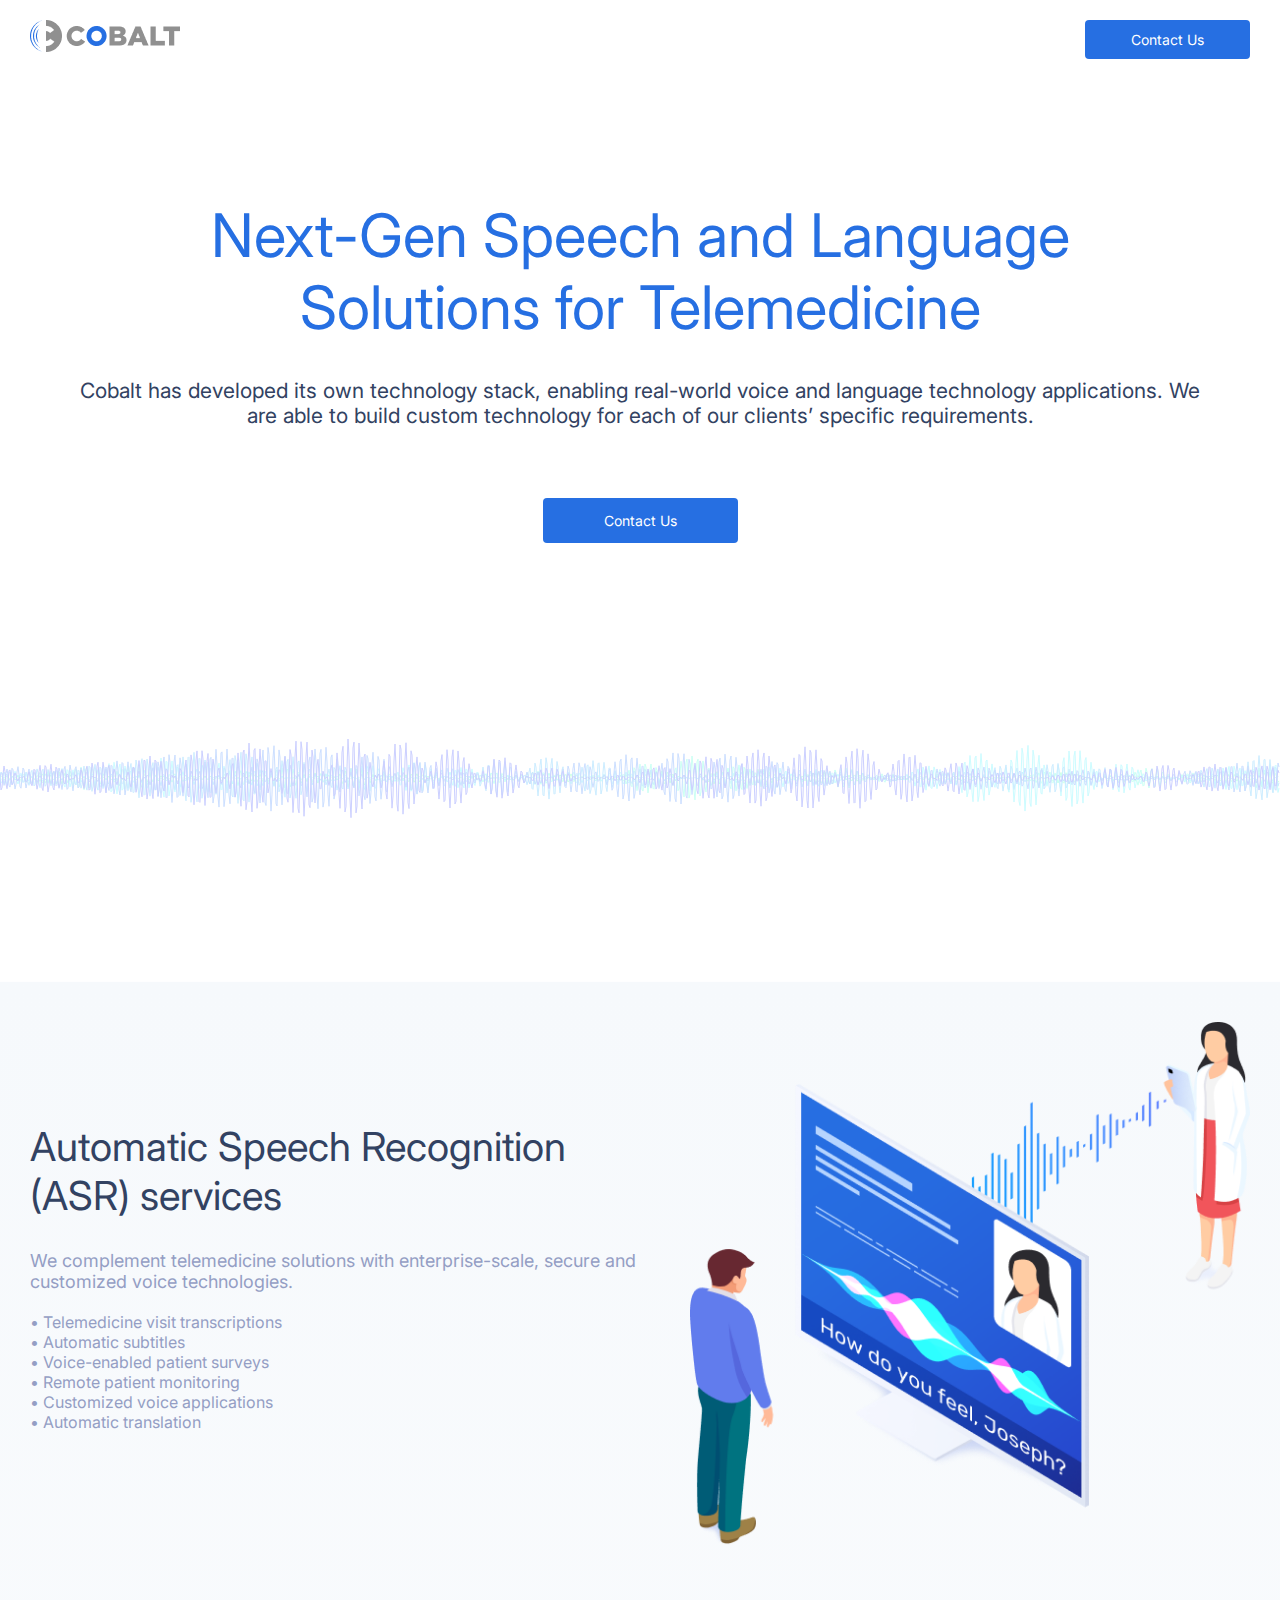
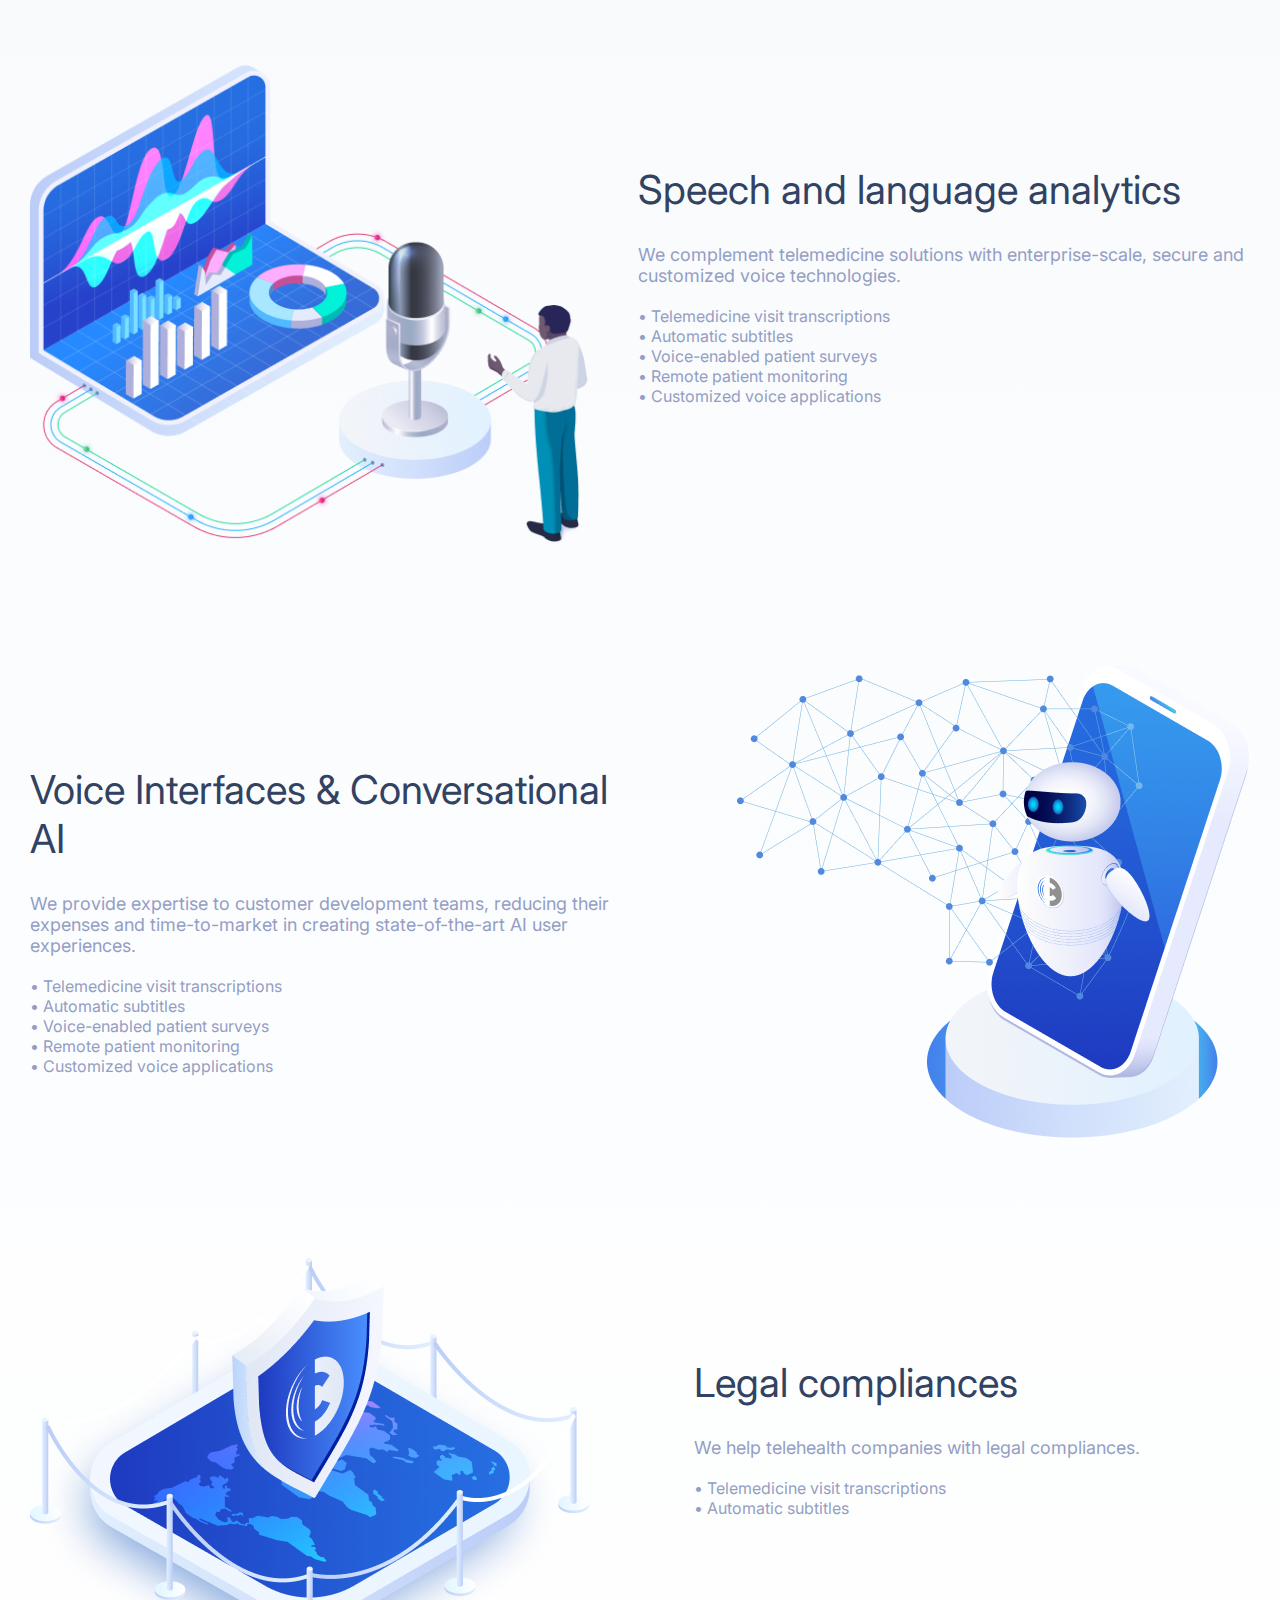
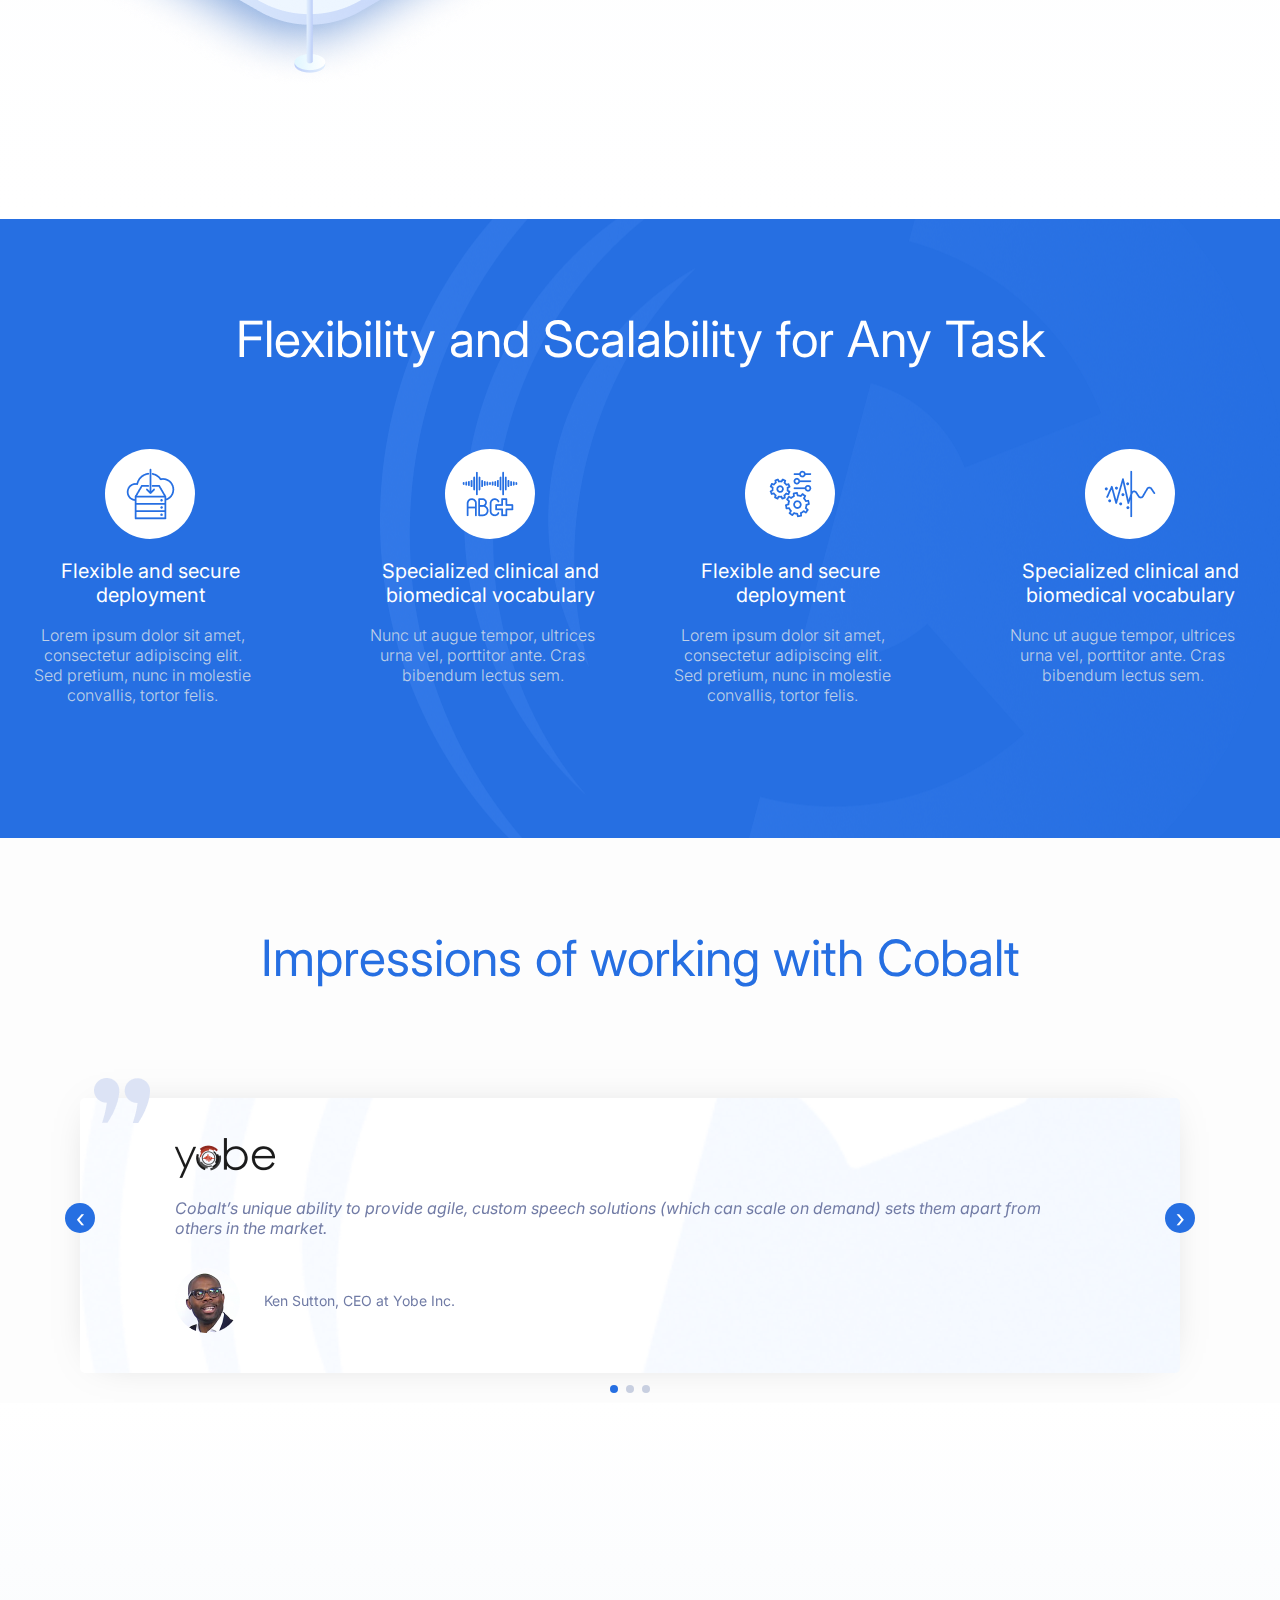
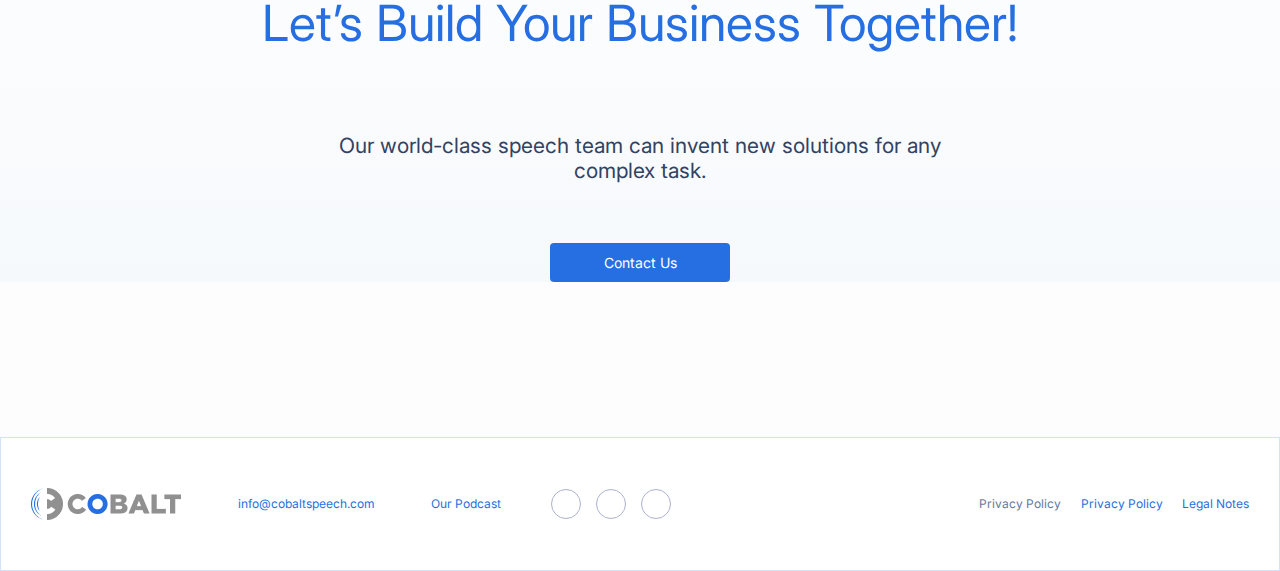
==== index.html @ 009d2149 "init" ====
<!DOCTYPE html>
<html lang="en">
<head>
    <meta charset="UTF-8">
    <meta http-equiv="X-UA-Compatible" content="IE=edge">
    <meta name="viewport" content="width=device-width, initial-scale=1.0">
    <link rel="stylesheet" href="scss/global.css">
    <link rel="stylesheet" href="scss/style.css">
    <link rel="stylesheet" href="scss/variables.scss">
    <link rel="stylesheet" href="scss/media.css">
    <link rel="stylesheet" href="scss/popup.css">
    <link rel="stylesheet" href="scss/popup-media.css">
    <link rel="preconnect" href="https://fonts.gstatic.com">
    <link href="https://fonts.googleapis.com/css2?family=Inter:wght@300;400;500;600;700;800&display=swap" rel="stylesheet">
    <link rel="stylesheet" href="libs/owl.carousel.min.css">
    <link rel="stylesheet" href="libs/owl.theme.default.min.css">
    <link rel="stylesheet" href="https://cdnjs.cloudflare.com/ajax/libs/font-awesome/5.15.3/css/all.min.css"
        integrity="sha512-iBBXm8fW90+nuLcSKlbmrPcLa0OT92xO1BIsZ+ywDWZCvqsWgccV3gFoRBv0z+8dLJgyAHIhR35VZc2oM/gI1w=="
        crossorigin="anonymous" />
    <title>Document</title>
</head>
<body>
    <div class="container__modal">
        <div class="item item__contact--us">
            <a href="#" class="close">
                <img src="img/modal/close.png" alt="">
            </a>
            <div class="title__modal">
                Contact Us
            </div>
            <form action="">
                <div class="row">
                    <div class="label">
                        <label for="">Name</label>
                    </div>
                    <div class="input">
                        <input type="text">
                    </div>
                </div>
    
                <div class="row">
                    <div class="label">
                        <label for="">Email address</label>
                    </div>
                    <div class="input">
                        <input type="text">
                    </div>
                </div>
    
                <div class="row">
                    <div class="label">
                        <label for="">Message (optional)</label>
                    </div>
                    <div class="input">
                        <textarea name="" id="" cols="30" rows="10"></textarea>
                    </div>
                </div>
                <div class="row row__robot">
                    <div class="inner">
                        <div class="text__not-robot">
                            <input class="recaptcha" type="checkbox">
                            I'm not a robot
                        </div>
                        <div class="block__verefication">
                            <img src="img/modal/CAPTCHA.jpg" alt="">
    
                            reCAPTCHA
                            Privacy - Terms
    
                        </div>
                    </div>
                </div>
                <div class="wrapper__btn">
                    <a href="#" class="btn__contact btn__contact--send">
                        Send
                    </a>
                </div>
            </form>
        </div>
    
        <div class="item item__thank">
            <a href="" class="close">
                <img src="img/modal/close.png" alt="">
            </a>
            <div class="title__modal">
                Thank you.
            </div>
            <div class="subtitle">
                We will contact you shortly.
            </div>
        </div>
    </div>
    <header>
        <div class="container">
            <nav>
                <a href="" class="logo">
                    <img src="img/header/header__logo.png" alt="">
                </a>
                <button class="btn__contact btn__contact--header">
                    Contact Us
                </button>
            </nav>
            <div class="content">
                <div class="title">
                    Next-Gen Speech and Language Solutions for Telemedicine
                </div>
                <div class="subtitle">
                    Cobalt has developed its own technology stack, enabling real-world voice and language technology applications.
                    We are able to build custom technology for each of our clients’ specific requirements.
                </div>
                <button class="btn__contact btn__contact--content">
                    Contact Us
                </button>
            </div>
        </div>
        
            <canvas id="canvas"></canvas>
       
    </header>
    <div class="overlay__bg">
    
    </div>
    <main>
        <section class="inovation">
            <div class="overlay__inovation">
                
            </div>
                <div class="container">
                    <!-- container_inovation -->
                    <div class="container__inovation container__inovation--first">
                        <div class="content">
                            <div class="title">
                                Automatic Speech
                                Recognition (ASR) services
                            </div>
                            <div class="wrapper__subtitle">
                                <div class="text">
                                    We complement telemedicine solutions with enterprise-scale, secure and customized voice
                                    technologies.
                                </div>
                                <ul class="ul__inovation">
                                    <li class="li__inovation"> • Telemedicine visit transcriptions</li>
                                    <li class="li__inovation"> • Automatic subtitles</li>
                                    <li class="li__inovation"> • Voice-enabled patient surveys</li>
                                    <li class="li__inovation"> • Remote patient monitoring</li>
                                    <li class="li__inovation"> • Customized voice applications</li>
                                    <li class="li__inovation"> • Automatic translation</li>
                                </ul>
                            </div>
                        </div>
                        <div class="img">
                            <img src="img/inovation/img_1.png" alt="">
                        </div>
                    </div>
                    <!-- container_inovation -->
                
                    <!-- container_inovation -->
                    <div class="container__inovation container__inovation--second">
                        <div class="content">
                            <div class="title">
                                Speech and language
                                analytics
                            </div>
                            <div class="wrapper__subtitle">
                                <div class="text">
                                    We complement telemedicine solutions with enterprise-scale, secure and customized voice
                                    technologies.
                                </div>
                                <ul class="ul__inovation">
                                    <li class="li__inovation"> • Telemedicine visit transcriptions</li>
                                    <li class="li__inovation"> • Automatic subtitles</li>
                                    <li class="li__inovation"> • Voice-enabled patient surveys</li>
                                    <li class="li__inovation"> • Remote patient monitoring</li>
                                    <li class="li__inovation"> • Customized voice applications</li>
                
                                </ul>
                            </div>
                        </div>
                        <div class="img">
                            <img src="img/inovation/img_2.png" alt="">
                        </div>
                    </div>
                    <!-- container_inovation -->
                
                    <!-- container_inovation -->
                    <div class="container__inovation container__inovation--third">
                        <div class="content">
                            <div class="title">
                                Voice Interfaces
                                & Conversational AI
                            </div>
                            <div class="wrapper__subtitle">
                                <div class="text">
                                    We provide expertise to customer development teams, reducing their expenses and time-to-market in
                                    creating
                                    state-of-the-art AI user experiences.
                                </div>
                                <ul class="ul__inovation">
                                    <li class="li__inovation"> • Telemedicine visit transcriptions</li>
                                    <li class="li__inovation"> • Automatic subtitles</li>
                                    <li class="li__inovation"> • Voice-enabled patient surveys</li>
                                    <li class="li__inovation"> • Remote patient monitoring</li>
                                    <li class="li__inovation"> • Customized voice applications</li>
                
                                </ul>
                            </div>
                        </div>
                        <div class="img">
                            <img src="img/inovation/img_3.png" alt="">
                        </div>
                    </div>
                    <!-- container_inovation -->
                
                    <!-- container_inovation -->
                    <div class="container__inovation container__inovation--four">
                        <div class="content">
                            <div class="title">
                                Legal compliances
                            </div>
                            <div class="wrapper__subtitle">
                                <div class="text">
                                    We help telehealth companies with legal compliances.
                                </div>
                                <ul class="ul__inovation">
                                    <li class="li__inovation"> • Telemedicine visit transcriptions</li>
                                    <li class="li__inovation"> • Automatic subtitles</li>
                
                                </ul>
                            </div>
                        </div>
                        <div class="img">
                            <img src="img/inovation/img_4.png" alt="">
                        </div>
                    </div>
                    <!-- container_inovation -->
                </div>
            
        </section>
        <section class="task">
            <div class="container">
                
                <div class="title__default">
                    Flexibility and Scalability for Any Task
                </div>
                <div class="container__task">
                    <div class="row">
                        <div class="col ">
                            <div class="img">
                                <img src="img/task/circle_1.png" alt="">
                            </div>
                            <div class="subtitle">
                                Flexible and secure
                                deployment
                            </div>
                            <div class="text">
                                Lorem ipsum dolor sit amet, consectetur adipiscing elit. Sed pretium, nunc in molestie convallis, tortor felis.
                            </div>
                        </div>

                        <div class="col ">
                            <div class="img">
                                <img src="img/task/circle_2.png" alt="">
                            </div>
                            <div class="subtitle">
                                Specialized clinical and
                                biomedical vocabulary
                            </div>
                            <div class="text">
                                Nunc ut augue tempor, ultrices urna vel, porttitor ante. Cras bibendum lectus sem.
                            </div>
                        </div>
                    </div>
                    


                    

                    <div class="row">
                        <div class="col">
                            <div class="img">
                                <img src="img/task/circle_3.png" alt="">
                            </div>
                            <div class="subtitle">
                                Flexible and secure
                                deployment
                            </div>
                            <div class="text">
                                Lorem ipsum dolor sit amet, consectetur adipiscing elit. Sed pretium, nunc in molestie convallis, tortor
                                felis.
                            </div>
                        </div>
                    
                        <div class="col">
                            <div class="img">
                                <img src="img/task/circle_4.png" alt="">
                            </div>
                            <div class="subtitle">
                                Specialized clinical and
                                biomedical vocabulary
                            </div>
                            <div class="text">
                                Nunc ut augue tempor, ultrices urna vel, porttitor ante. Cras bibendum lectus sem.
                            </div>
                        </div>
                    </div>
                </div>

                
            </div>
        </section>
        <section class="working">
            <div class="container">
                <div class="title__default title__default--blue">
                    Impressions of working with Cobalt
                </div>
                <div class="owl-carousel">
                   <div class="testimonials">
                            <div class="container">
                                <div class="apostrphofe">
                                    <img src="img/carousel/apostrophe.png" alt="">
                                </div>
                                <div class="logo">
                                    <img class="" src="img/carousel/yobe_logo.png" alt="">
                                </div>
                                <div class="subtitle">
                                    Cobalt’s unique ability to provide agile, custom speech solutions (which can scale on demand) sets them apart
                                    from
                                    others in the market.
                                </div>
                                <div class="block__avatar">
                                    <div class="avatar">
                                        <img src="img/carousel/CEO_photo.png" alt="">
                                    </div>
                                    <div class="info">
                                        Ken Sutton, CEO at Yobe Inc.
                                    </div>
                                </div>
                            </div>
                   </div>
                <div class="testimonials">
                    <div class="container">
                         <div class="apostrphofe">
                            <img src="img/carousel/apostrophe.png" alt="">
                        </div>
                        <div class="logo">
                            <img  class="img__second" src="img/carousel/canary_logo.png" alt="">
                        </div>
                        <div class="subtitle">
                            Working with the Cobalt Speech and Language technical team was the best choice we could have made. The speech and
                            language scientists and software team at Cobalt were extremely knowledgeable and professional. The Cobalt team met the
                            scheduled deliverables providing us a quality product. They function as a member of our team offering expertise and the
                            needed resources for us to develop our products.
                        </div>
                        <div class="block__avatar">
                            <div class="avatar">
                                <img class="img__avatar" src="img/carousel/ceo_photo-2.png" alt="">
                            </div>
                            <div class="info">
                                Ken Sutton, CEO at Yobe Inc.
                            </div>
                        </div>
                    </div>
                </div>

                <div class="testimonials">
                    <div class="container">
                        <div class="apostrphofe">
                            <img src="img/carousel/apostrophe.png" alt="">
                         </div>
                        <div class="logo">
                            <img class="img__second" src="img/carousel/fluents_logo.png" alt="">
                        </div>
                        <div class="subtitle">
                            Jeff Adams and his team at Cobalt have contributed immensely to the success of FluentWorlds.
                            They are both brilliant technologists as well as incredibly responsive. Our company would not be where it is today but
                            for the outstanding contributions of the Cobalt team.
                        </div>
                        <div class="block__avatar">
                            <div class="avatar">
                                <img class="img__avatar" src="img/carousel/CEO_photo-3.png" alt="">
                            </div>
                            <div class="info">
                                Ken Sutton, CEO at Yobe Inc.
                            </div>
                        </div>
                    </div>
                </div>
                </div>


                </div>
                <div class="container__bulid">
                    <div class="title__default title__default--blue title__default--blue-build">
                        Let’s Build Your Business Together!
                    </div>
                    <div class="subtitle__build">
                        Our world-class speech team can invent new solutions
                        for any complex task.
                    </div>
                    <a href="popup.html" class="btn__contact btn__contact--content-build">
                        Contact Us
                    </a>
                </div>
            </div>
        </section>
    </main>
    <footer>
        <div class="container">
            <div class="block__footer">
                <div class="col__footer">
                    <div class="inner__col">
                        <div class="logo">
                            <img src="img/header/header__logo.png" alt="">
                        </div>
                        <a href="" class="link__footer">
                            info@cobaltspeech.com
                        </a>
                        <a href="" class="link__footer">
                            Our Podcast
                        </a>
                    </div>
                    <div class="social">
                        <a href="https://www.facebook.com/" class="icon__social">
                            <i class="fab fa-facebook-f"></i>
                        </a>
                        <a href="https://twitter.com/?lang=ru" class="icon__social">
                            <i class="fab fa-twitter"></i>
                        </a>
                        <a href="https://www.linkedin.com/feed/" class="icon__social">
                            <i class="fab fa-linkedin-in"></i>
                        </a>
                    </div>
                </div>

                <div class="col__footer col__footer--second">
                    <a href="" class="link__footer grey">
                        Privacy Policy
                    </a>
                    <a href="" class="link__footer">
                        Privacy Policy
                    </a>
                    <a href="" class="link__footer">
                        Legal Notes
                    </a>
                </div>
            </div>
        </div>
    </footer>
   
    <script src="js/jquery-3.6.0.min.js"></script>
    <script src="js/owl.carousel.min.js"></script>
    <script src="js/main.js"></script>
    <script src='js/wave.js'></script>
    <script src="js/script.js"></script>
</body>
</html>
---- scss/global.css ----
@charset "UTF-8";
/* Указываем box sizing */
*,
*::before,
*::after {
  -webkit-box-sizing: border-box;
          box-sizing: border-box;
}

/* Убираем внутренние отступы */
ul[class],
ol[class] {
  padding: 0;
}

/* Убираем внешние отступы */
body,
h1,
h2,
h3,
h4,
p,
ul[class],
ol[class],
li,
figure,
figcaption,
blockquote,
dl,
dd {
  margin: 0;
}

/* Выставляем основные настройки по-умолчанию для body */
/* Удаляем стандартную стилизацию для всех ul и il, у которых есть атрибут class*/
ul[class],
ol[class] {
  list-style: none;
}

/* Элементы a, у которых нет класса, сбрасываем до дефолтных стилей */
a:not([class]) {
  text-decoration-skip-ink: auto;
}

/* Упрощаем работу с изображениями */
img {
  max-width: 100%;
  display: block;
}

/* Указываем понятную периодичность в потоке данных у article*/
article > * + * {
  margin-top: 1em;
}

/* Наследуем шрифты для инпутов и кнопок */
input,
button,
textarea,
select {
  font: inherit;
}

* {
  -webkit-box-sizing: border-box;
          box-sizing: border-box;
  padding: 0;
  margin: 0;
}

a {
  text-decoration: none;
}

canvas {
  height: 400px;
  width: 100%;
}

.container {
  max-width: 1280px;
  margin: 0 auto;
  padding: 0 30px;
}

.btn__contact {
  cursor: pointer;
  border-radius: 4px;
  display: -webkit-box;
  display: -ms-flexbox;
  display: flex;
  -webkit-box-align: center;
      -ms-flex-align: center;
          align-items: center;
  -webkit-box-pack: center;
      -ms-flex-pack: center;
          justify-content: center;
  padding: 10px 45px;
  background-color: #266FE2;
  color: white;
  font-size: 14px;
  -webkit-transition: .3s ease-in-out;
  transition: .3s ease-in-out;
  border: 1px solid transparent;
}

.btn__contact:hover {
  -webkit-transition: .3s ease-in-out;
  transition: .3s ease-in-out;
  background-color: white;
  border: 1px solid #266FE2;
  color: #266FE2;
}

.title__default {
  padding-top: 90px;
  color: white;
  font-size: 50px;
  text-align: center;
  margin-bottom: 80px;
}
/*# sourceMappingURL=global.css.map */
---- scss/style.css ----
body {
  font-family: "Inter", sans-serif;
}

header {
  overflow: hidden;
  position: relative;
  margin-top: 20px;
}

header nav {
  display: -webkit-box;
  display: -ms-flexbox;
  display: flex;
  -webkit-box-pack: justify;
      -ms-flex-pack: justify;
          justify-content: space-between;
}

header .content {
  text-align: center;
  margin-top: 140px;
  margin-bottom: 35px;
}

header .content .title {
  max-width: 945px;
  margin: 0 auto;
  color: #266fe2;
  font-size: 60px;
  margin-bottom: 35px;
}

header .content .subtitle {
  font-size: 21px;
  max-width: 1140px;
  margin: 0 auto;
  color: #324262;
}

header .content .btn__contact--content {
  display: inline-block;
  margin-top: 70px;
  padding: 13px 60px;
}

section.inovation {
  position: relative;
  padding-top: 40px;
  padding-bottom: 130px;
}

section.inovation .overlay__inovation {
  z-index: -1;
  left: 0;
  right: 0;
  bottom: 0;
  top: 0;
  position: absolute;
  background: -webkit-gradient(linear, left top, left bottom, from(#FFFFFF), to(#F6F9FC));
  background: linear-gradient(180deg, #FFFFFF 0%, #F6F9FC 100%);
  -webkit-transform: rotate(-180deg);
          transform: rotate(-180deg);
}

section.inovation .container__inovation {
  margin-top: 120px;
  display: -webkit-box;
  display: -ms-flexbox;
  display: flex;
  -webkit-box-pack: justify;
      -ms-flex-pack: justify;
          justify-content: space-between;
}

section.inovation .container__inovation .content {
  margin-top: 100px;
  margin-right: 50px;
}

section.inovation .container__inovation .content .title {
  max-width: 580px;
  color: #324262;
  font-size: 40px;
  margin-bottom: 30px;
}

section.inovation .container__inovation .content .wrapper__subtitle {
  color: #949EC4;
  max-width: 620px;
}

section.inovation .container__inovation .content .wrapper__subtitle .text {
  font-size: 18px;
}

section.inovation .container__inovation .content .wrapper__subtitle .ul__inovation {
  margin-top: 20px;
}

section.inovation .container__inovation:nth-child(1) {
  margin-top: 0;
}

section.inovation .container__inovation--second .img {
  margin-right: 50px;
  -webkit-box-ordinal-group: 0;
      -ms-flex-order: -1;
          order: -1;
}

section.inovation .container__inovation--second .content {
  margin-right: 0;
}

section.inovation .container__inovation--four {
  max-width: 1110px;
}

section.inovation .container__inovation--four .img {
  margin-right: 50px;
  -webkit-box-ordinal-group: 0;
      -ms-flex-order: -1;
          order: -1;
}

section.inovation .container__inovation--four .content {
  margin-right: 0;
}

section.task {
  z-index: 1;
  padding-bottom: 133px;
  background-color: #266fe2;
  position: relative;
  background-image: url(../img/task/background.png);
  background-repeat: no-repeat;
  background-position: right;
}

section.task .container__task {
  display: -webkit-box;
  display: -ms-flexbox;
  display: flex;
  -webkit-box-pack: justify;
      -ms-flex-pack: justify;
          justify-content: space-between;
}

section.task .container__task .row {
  -webkit-box-pack: justify;
      -ms-flex-pack: justify;
          justify-content: space-between;
  width: 50%;
  display: -webkit-box;
  display: -ms-flexbox;
  display: flex;
  margin-left: 60px;
}

section.task .container__task .row:nth-child(1) {
  margin-left: 0;
}

section.task .container__task .col {
  max-width: 240px;
  text-align: center;
}

section.task .container__task .img {
  margin: 0 auto 20px auto;
  border-radius: 50%;
  width: 90px;
  height: 90px;
  display: -webkit-box;
  display: -ms-flexbox;
  display: flex;
  -webkit-box-pack: center;
      -ms-flex-pack: center;
          justify-content: center;
  -webkit-box-align: center;
      -ms-flex-align: center;
          align-items: center;
  background-color: white;
}

section.task .container__task .subtitle {
  color: white;
  font-size: 20px;
  margin-bottom: 18px;
  font-weight: 400;
}

section.task .container__task .text {
  max-width: 225px;
  color: #bfcfe8;
  font-weight: 300;
}

section.working {
  padding-bottom: 155px;
  background-color: #e5e5e511;
}

section.working .title__default--blue {
  color: #266fe2;
}

section.working .owl-carousel {
  position: relative;
  max-width: 1200px;
}

section.working .owl-carousel .testimonials {
  padding: 30px 50px 0px;
}

section.working .owl-carousel .apostrphofe {
  position: absolute;
  top: -20px;
  left: 14px;
}

section.working .owl-carousel .owl-nav {
  width: 100%;
  position: absolute;
  top: 135px;
}

section.working .owl-carousel .owl-nav button {
  height: 30px;
  width: 30px;
  background-color: #266fe2;
  color: white;
  border-radius: 50%;
  position: absolute;
}

section.working .owl-carousel .owl-nav button span {
  font-size: 25px;
}

section.working .owl-carousel .owl-nav .owl-prev {
  left: 35px;
}

section.working .owl-carousel .owl-nav .owl-next {
  right: 35px;
}

section.working .owl-carousel .owl-dots {
  bottom: 10px;
  display: -webkit-box;
  display: -ms-flexbox;
  display: flex;
  -webkit-box-pack: center;
      -ms-flex-pack: center;
          justify-content: center;
  width: 100%;
  position: absolute;
}

section.working .owl-carousel .owl-dots button {
  margin-top: 30px;
  margin-left: 8px;
  height: 8px;
  width: 8px;
  border-radius: 50%;
  background-color: #c8cfe0;
}

section.working .owl-carousel .owl-dots button:nth-child(1) {
  margin-left: 0;
}

section.working .owl-carousel .owl-dots button.active {
  background-color: #266fe2;
}

section.working .owl-carousel .container {
  position: relative;
  background-image: url(../img/carousel/sign.png);
  background-size: cover;
  background-repeat: no-repeat;
  background-position: right;
  padding: 40px 95px;
  border-radius: 5px;
  -webkit-box-shadow: 0px 0px 40px -20px rgba(128, 128, 128, 0.49);
          box-shadow: 0px 0px 40px -20px rgba(128, 128, 128, 0.49);
  background-color: white;
}

section.working .owl-carousel .container .subtitle {
  margin-top: 20px;
  margin-bottom: 30px;
  font-style: italic;
  color: #717ba5;
}

section.working .owl-carousel .container .block__avatar {
  display: -webkit-box;
  display: -ms-flexbox;
  display: flex;
  -webkit-box-align: center;
      -ms-flex-align: center;
          align-items: center;
  -webkit-box-pack: justify;
      -ms-flex-pack: justify;
          justify-content: space-between;
  max-width: 280px;
}

section.working .owl-carousel .container .info {
  font-size: 14px;
  color: #707ba5;
}

section.working .owl-carousel img {
  width: auto;
}

section.working .container__bulid {
  padding-top: 60px;
  background: -webkit-gradient(linear, left top, left bottom, from(#ffffff), to(#F6F9FC));
  background: linear-gradient(180deg, #ffffff 0%, #F6F9FC 100%);
  text-align: center;
}

section.working .container__bulid .title__default--blue-build {
  margin-top: 40px;
}

section.working .container__bulid .subtitle__build {
  max-width: 625px;
  margin: 0 auto;
  font-size: 21px;
  color: #324262;
}

section.working .container__bulid .btn__contact--content-build {
  margin: 0 auto;
  margin-top: 60px;
  max-width: 180px;
}

footer {
  padding-top: 50px;
  border: 1px solid rgba(38, 111, 226, 0.2);
  padding-bottom: 50px !important;
  padding-bottom: 340px;
}

footer .block__footer {
  display: -webkit-box;
  display: -ms-flexbox;
  display: flex;
  -webkit-box-pack: justify;
      -ms-flex-pack: justify;
          justify-content: space-between;
}

footer .block__footer .col__footer {
  max-width: 640px;
  width: 100%;
  display: -webkit-box;
  display: -ms-flexbox;
  display: flex;
  -webkit-box-align: center;
      -ms-flex-align: center;
          align-items: center;
  -webkit-box-pack: justify;
      -ms-flex-pack: justify;
          justify-content: space-between;
}

footer .block__footer .col__footer .link__footer {
  color: #266fe2;
  font-size: 12px;
  text-decoration: none;
}

footer .block__footer .col__footer .link__footer:hover {
  text-decoration: underline;
}

footer .block__footer .col__footer .social {
  display: -webkit-box;
  display: -ms-flexbox;
  display: flex;
}

footer .block__footer .col__footer .social a {
  display: -webkit-box;
  display: -ms-flexbox;
  display: flex;
  -webkit-box-pack: center;
      -ms-flex-pack: center;
          justify-content: center;
  -webkit-box-align: center;
      -ms-flex-align: center;
          align-items: center;
  border: 1px solid #ACB2CC;
  width: 30px;
  height: 30px;
  border-radius: 50%;
  margin-left: 15px;
  -webkit-transition: .4s ease-in;
  transition: .4s ease-in;
}

footer .block__footer .col__footer .social a i {
  color: #ACB2CC;
  -webkit-transition: .4s ease-in;
  transition: .4s ease-in;
}

footer .block__footer .col__footer .social a:hover i {
  color: #62636aaa;
  -webkit-transition: .4s ease-in;
  transition: .4s ease-in;
}

footer .block__footer .col__footer .social a:hover {
  border: 1px solid #62636ae9;
}

footer .block__footer .col__footer .inner__col {
  display: -webkit-box;
  display: -ms-flexbox;
  display: flex;
  max-width: 470px;
  width: 100%;
  -webkit-box-pack: justify;
      -ms-flex-pack: justify;
          justify-content: space-between;
  -webkit-box-align: center;
      -ms-flex-align: center;
          align-items: center;
}

footer .block__footer .col__footer--second {
  max-width: 270px;
  width: 100%;
}

footer .block__footer .col__footer--second .link__footer.grey {
  color: #66799e;
}
/*# sourceMappingURL=style.css.map */
---- scss/media.css ----
@media screen and (max-width: 1105px) {
  header .content .title {
    font-size: 6vw;
  }
  header .content .subtitle {
    font-size: 17px;
    max-width: 1000px;
  }
  header .content .btn__contact--content {
    padding: 10px 40px;
  }
  section.inovation .container__inovation .content .title {
    font-size: 30px;
  }
  section.task {
    background-position: bottom;
  }
  section.task .container__task {
    -webkit-box-orient: vertical;
    -webkit-box-direction: normal;
        -ms-flex-direction: column;
            flex-direction: column;
    -webkit-box-pack: center;
        -ms-flex-pack: center;
            justify-content: center;
    -webkit-box-align: center;
        -ms-flex-align: center;
            align-items: center;
  }
  section.task .container__task .row {
    margin-left: 0;
    display: -webkit-box;
    display: -ms-flexbox;
    display: flex;
    -ms-flex-pack: distribute;
        justify-content: space-around;
    width: 100%;
    margin-top: 80px;
  }
  section.task .container__task .row:nth-child(1) {
    margin-top: 0;
  }
}

@media screen and (max-width: 1024px) {
  section.inovation .container__inovation {
    -webkit-box-orient: vertical;
    -webkit-box-direction: normal;
        -ms-flex-direction: column;
            flex-direction: column;
    -webkit-box-align: center;
        -ms-flex-align: center;
            align-items: center;
  }
  section.inovation .container__inovation--first .content {
    -webkit-box-ordinal-group: 3;
        -ms-flex-order: 2;
            order: 2;
  }
  section.inovation .container__inovation--first .img {
    -webkit-box-ordinal-group: 2;
        -ms-flex-order: 1;
            order: 1;
  }
  .container__inovation--third .content {
    -webkit-box-ordinal-group: 3;
        -ms-flex-order: 2;
            order: 2;
  }
  .container__inovation--third .img {
    -webkit-box-ordinal-group: 2;
        -ms-flex-order: 1;
            order: 1;
  }
  section.inovation .container__inovation .content {
    margin-right: 0;
  }
  section.inovation .container__inovation .content .title {
    text-align: center;
  }
  footer .block__footer {
    -ms-flex-wrap: wrap;
        flex-wrap: wrap;
  }
  footer .block__footer .col__footer {
    -ms-flex-wrap: wrap;
        flex-wrap: wrap;
  }
  footer .block__footer .col__footer--second .link__footer {
    margin-left: 10px;
  }
}

@media screen and (max-width: 990px) {
  .container__modal .item .title__modal {
    font-size: 25px;
  }
  footer .block__footer .col__footer--second .link__footer {
    margin-left: 30px;
  }
  footer .block__footer .col__footer .inner__col {
    margin-bottom: 30px;
  }
  footer .block__footer .col__footer .social {
    margin-left: 36px;
  }
  .col__footer--second {
    margin-top: 30px;
  }
  footer .block__footer .col__footer--second {
    max-width: 100%;
  }
  footer .block__footer .col__footer--second a {
    margin: 0 20px;
  }
  footer .block__footer {
    -webkit-box-pack: center;
        -ms-flex-pack: center;
            justify-content: center;
  }
}

@media screen and (max-width: 990px) {
  footer .block__footer .col__footer {
    -webkit-box-pack: center;
        -ms-flex-pack: center;
            justify-content: center;
  }
}

@media screen and (max-width: 630px) {
  nav a img {
    width: 110px;
  }
  header .content .subtitle {
    font-size: 3vw;
  }
  .btn__contact--header {
    padding: 5px 17px;
  }
  section.inovation .container__inovation .content .title {
    font-size: 21px;
  }
  section.inovation .container__inovation .content .wrapper__subtitle .text {
    font-size: 14px;
  }
  section.inovation
.container__inovation
.content
.wrapper__subtitle
.ul__inovation
li {
    font-size: 14px;
  }
  section.task .container__task .row {
    -webkit-box-pack: justify;
        -ms-flex-pack: justify;
            justify-content: space-between;
  }
  section.task .container__task .col {
    margin: 0 15px;
    width: 35%;
  }
  section.task .container__task .img {
    width: 70px;
    height: 70px;
  }
  section.task .container__task .subtitle {
    font-size: 3vw;
  }
  section.task .container__task .text {
    font-size: 3vw;
  }
  section.working .container__bulid .subtitle__build {
    font-size: 4vw;
  }
  section.working .owl-carousel .container {
    padding: 40px 40px;
  }
  section.working .owl-carousel .owl-nav {
    top: 120px;
  }
  section.working .owl-carousel .container .subtitle {
    font-size: 2.5vw;
  }
  section.working .owl-carousel .container .info {
    font-size: 2vw;
  }
  section.working .owl-carousel .container .block__avatar {
    max-width: 240px;
  }
  section.working .owl-carousel .logo img {
    width: 75px;
  }
  section.working .owl-carousel .logo .img__second {
    width: 150px;
  }
  section.working .owl-carousel .testimonials {
    padding: 30px 15px;
  }
  section.working .owl-carousel .owl-nav .owl-prev {
    left: 0;
  }
  section.working .owl-carousel .owl-nav .owl-next {
    right: 0;
  }
  section.working .owl-carousel .avatar img {
    width: 40px;
  }
  .title__default {
    font-size: 7vw;
  }
  footer .block__footer .col__footer--second .link__footer {
    margin-left: 10px;
  }
  footer .block__footer .col__footer .social {
    margin-left: 0;
  }
  footer .block__footer .col__footer .social a:nth-child(1) {
    margin-left: 0;
  }
  footer .block__footer .col__footer .inner__col .logo {
    width: 110px;
  }
}

@media screen and (max-width: 430px) {
  section.inovation .container__inovation .content .title {
    font-size: 17px;
  }
  section.working .owl-carousel .container .block__avatar {
    -webkit-box-pack: unset;
        -ms-flex-pack: unset;
            justify-content: unset;
  }
  section.working .owl-carousel .container .block__avatar .avatar {
    margin-right: 30px;
  }
  footer .block__footer .col__footer .link__footer {
    font-size: 10px;
  }
}
/*# sourceMappingURL=media.css.map */
---- scss/popup.css ----
body {
  position: relative;
}

.overlay__bg {
  display: none;
  z-index: 2;
  position: absolute;
  left: 0;
  top: 0;
  right: 0;
  bottom: 0;
  background-color: #266ee261;
  -webkit-filter: blur(20px);
          filter: blur(20px);
}

.overlay__bg.active {
  display: block;
}

header.active, main.active {
  -webkit-filter: blur(5px);
          filter: blur(5px);
}

.container__modal {
  display: -webkit-box;
  display: -ms-flexbox;
  display: flex;
  -webkit-box-pack: center;
      -ms-flex-pack: center;
          justify-content: center;
  width: 100%;
  position: absolute;
  display: flex;
  padding: 0 20px;
  top: 134px;
}

.container__modal .item {
  border-radius: 5px;
  position: relative;
  padding: 15px 50px 50px 50px;
  max-width: 500px;
  width: 100%;
  background-color: white;
  z-index: 3;
}

.container__modal .item:nth-child(1) {
  margin-left: 0;
}

.container__modal .item .close {
  position: absolute;
  right: 15px;
}

.container__modal .item .title__modal {
  margin-top: 10px;
  margin-bottom: 40px;
  color: #266FE2;
  font-size: 36px;
  text-align: center;
}

.container__modal .item .subtitle {
  text-align: center;
}

.container__modal .item form {
  display: -webkit-box;
  display: -ms-flexbox;
  display: flex;
  -webkit-box-orient: vertical;
  -webkit-box-direction: normal;
      -ms-flex-direction: column;
          flex-direction: column;
}

.container__modal .item form .row {
  margin-top: 20px;
  display: -webkit-box;
  display: -ms-flexbox;
  display: flex;
  -webkit-box-pack: justify;
      -ms-flex-pack: justify;
          justify-content: space-between;
  -webkit-box-align: center;
      -ms-flex-align: center;
          align-items: center;
  max-width: 400px;
}

.container__modal .item form .row .label label {
  color: #949ec4;
}

.container__modal .item form .row input,
.container__modal .item form .row textarea {
  max-width: 235px;
  outline: none;
  border: 1px solid rgba(38, 111, 226, 0.7);
  border-radius: 5px;
  height: 35px;
  padding-left: 20px;
}

.container__modal .item form .row textarea {
  min-height: 100px;
}

.container__modal .item form .row__robot {
  -webkit-box-pack: end;
      -ms-flex-pack: end;
          justify-content: flex-end;
}

.container__modal .item form .row__robot .inner {
  margin-bottom: 20px;
  display: -webkit-box;
  display: -ms-flexbox;
  display: flex;
  -webkit-box-pack: justify;
      -ms-flex-pack: justify;
          justify-content: space-between;
  border-radius: 4px;
  max-width: 235px;
  width: 100%;
  border: 1px solid grey;
  padding: 5px 15px;
}

.container__modal .item form .row__robot .inner .text__not-robot {
  font-size: 12px;
  display: -webkit-box;
  display: -ms-flexbox;
  display: flex;
  -webkit-box-align: center;
      -ms-flex-align: center;
          align-items: center;
}

.container__modal .item form .row__robot .inner .text__not-robot input {
  margin-right: 10px;
}

.container__modal .item form .row__robot .inner .block__verefication {
  text-align: center;
  font-size: 8px;
  max-width: 70px;
}

.container__modal .item form .row__robot .inner .block__verefication img {
  width: 30px;
  margin: 0 auto;
}

.container__modal .item form .row__robot .inner .block__verefication span {
  font-size: 8px;
}

.container__modal .item form .wrapper__btn {
  display: -webkit-box;
  display: -ms-flexbox;
  display: flex;
  -webkit-box-pack: end;
      -ms-flex-pack: end;
          justify-content: flex-end;
}

.container__modal .item form .btn__contact--send {
  max-width: 235px;
  width: 100%;
}

.container__modal .item__contact--us {
  display: none;
}

.container__modal .item__contact--us.active {
  display: block;
}

.container__modal .item__thank {
  display: none;
  padding-bottom: 175px;
}

.container__modal .item__thank .title__modal {
  padding-top: 150px;
  margin-bottom: 15px;
}

.container__modal .item__thank .subtitle {
  font-size: 14px;
}

.container__modal .item__thank.active {
  display: block;
}

footer.active {
  -webkit-filter: blur(5px);
          filter: blur(5px);
}
/*# sourceMappingURL=popup.css.map */
---- scss/popup-media.css ----
@media screen and (max-width: 630px) {
  body .container__modal .item.item__contact--us {
    padding-left: 40px;
    padding-right: 40px;
  }
  body .container__modal .item.item__contact--us .title__modal {
    margin-bottom: 20px;
  }
  .container__modal .item form .row {
    -webkit-box-orient: vertical;
    -webkit-box-direction: normal;
        -ms-flex-direction: column;
            flex-direction: column;
  }
  .container__modal .item form .row .input {
    width: 100%;
    margin-top: 10px;
  }
  .container__modal .item form .row input, .container__modal .item form .row textarea {
    width: 100%;
    max-width: initial !important;
  }
  .container__modal .item form .row input.recaptcha {
    width: initial;
  }
  body .container__modal .item form .row__robot .inner {
    max-width: initial;
  }
  body .container__modal .item form .wrapper__btn {
    -webkit-box-pack: center;
        -ms-flex-pack: center;
            justify-content: center;
  }
}
/*# sourceMappingURL=popup-media.css.map */
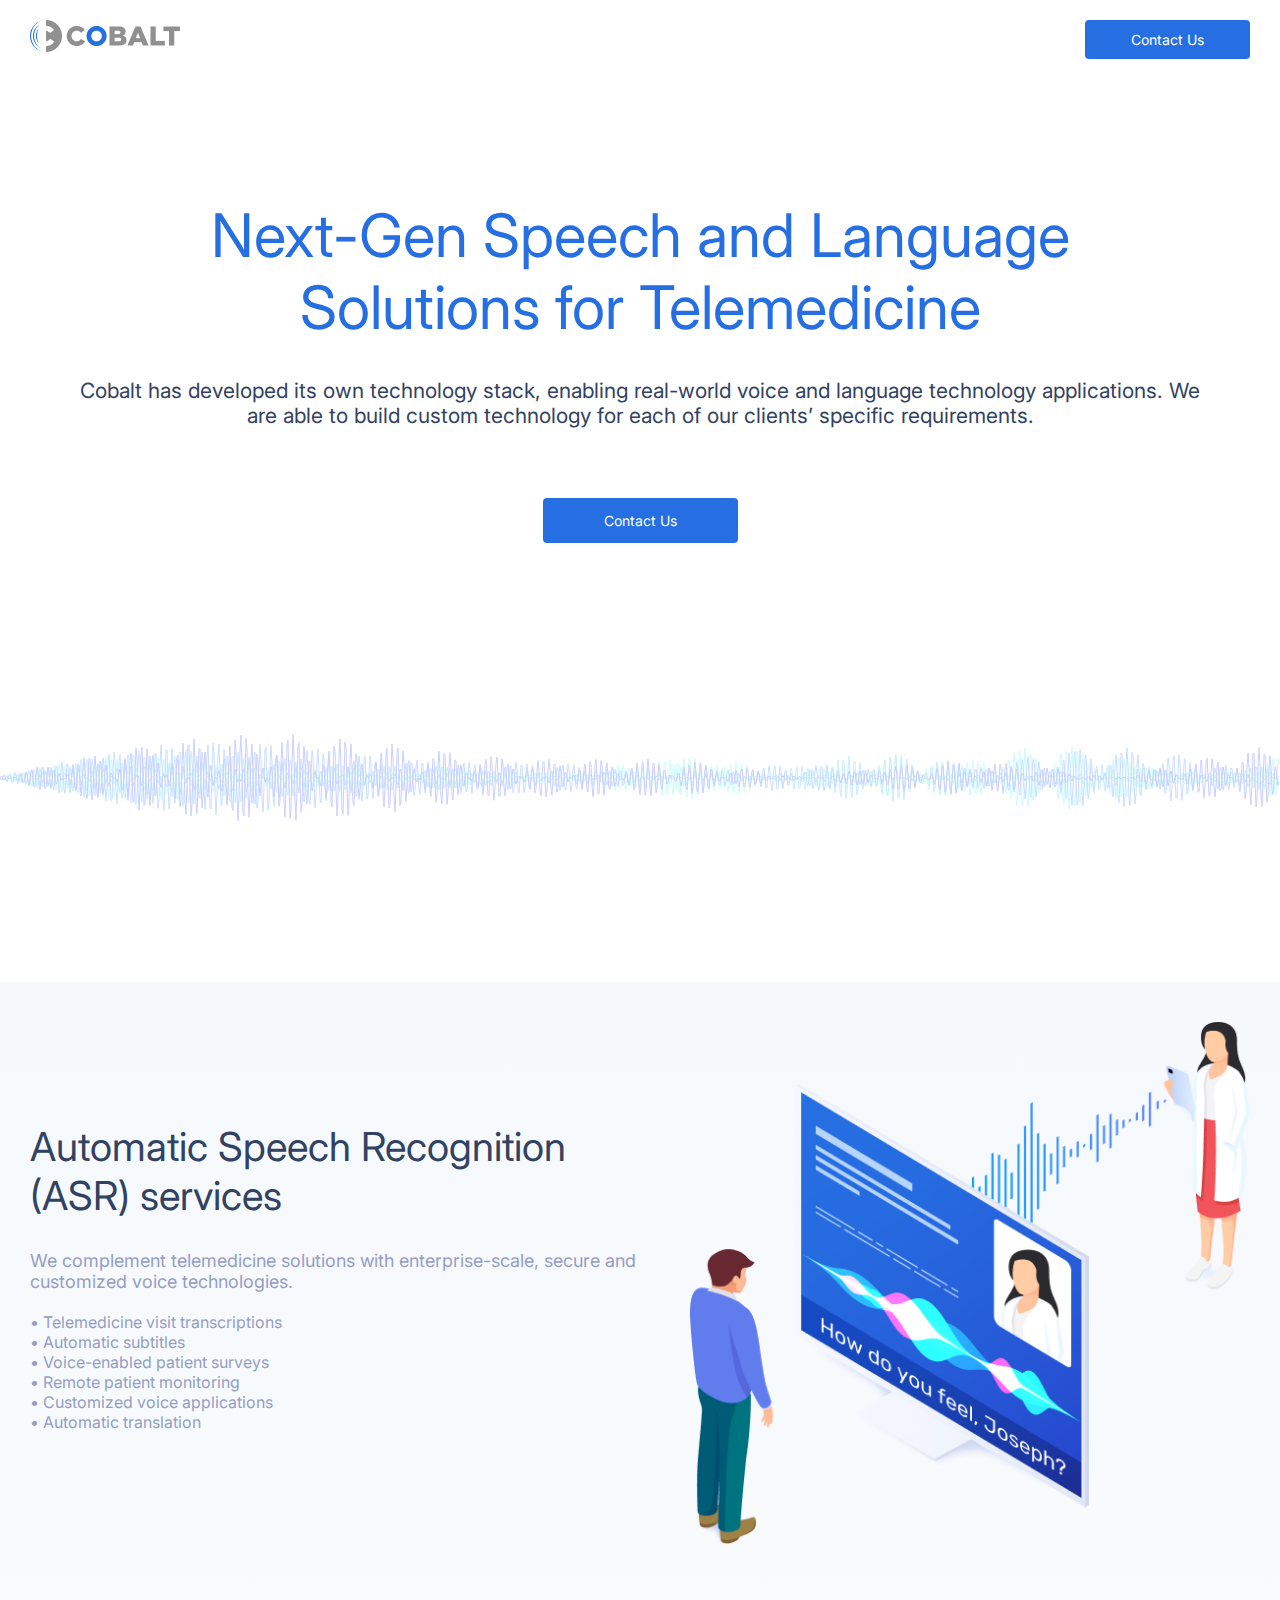
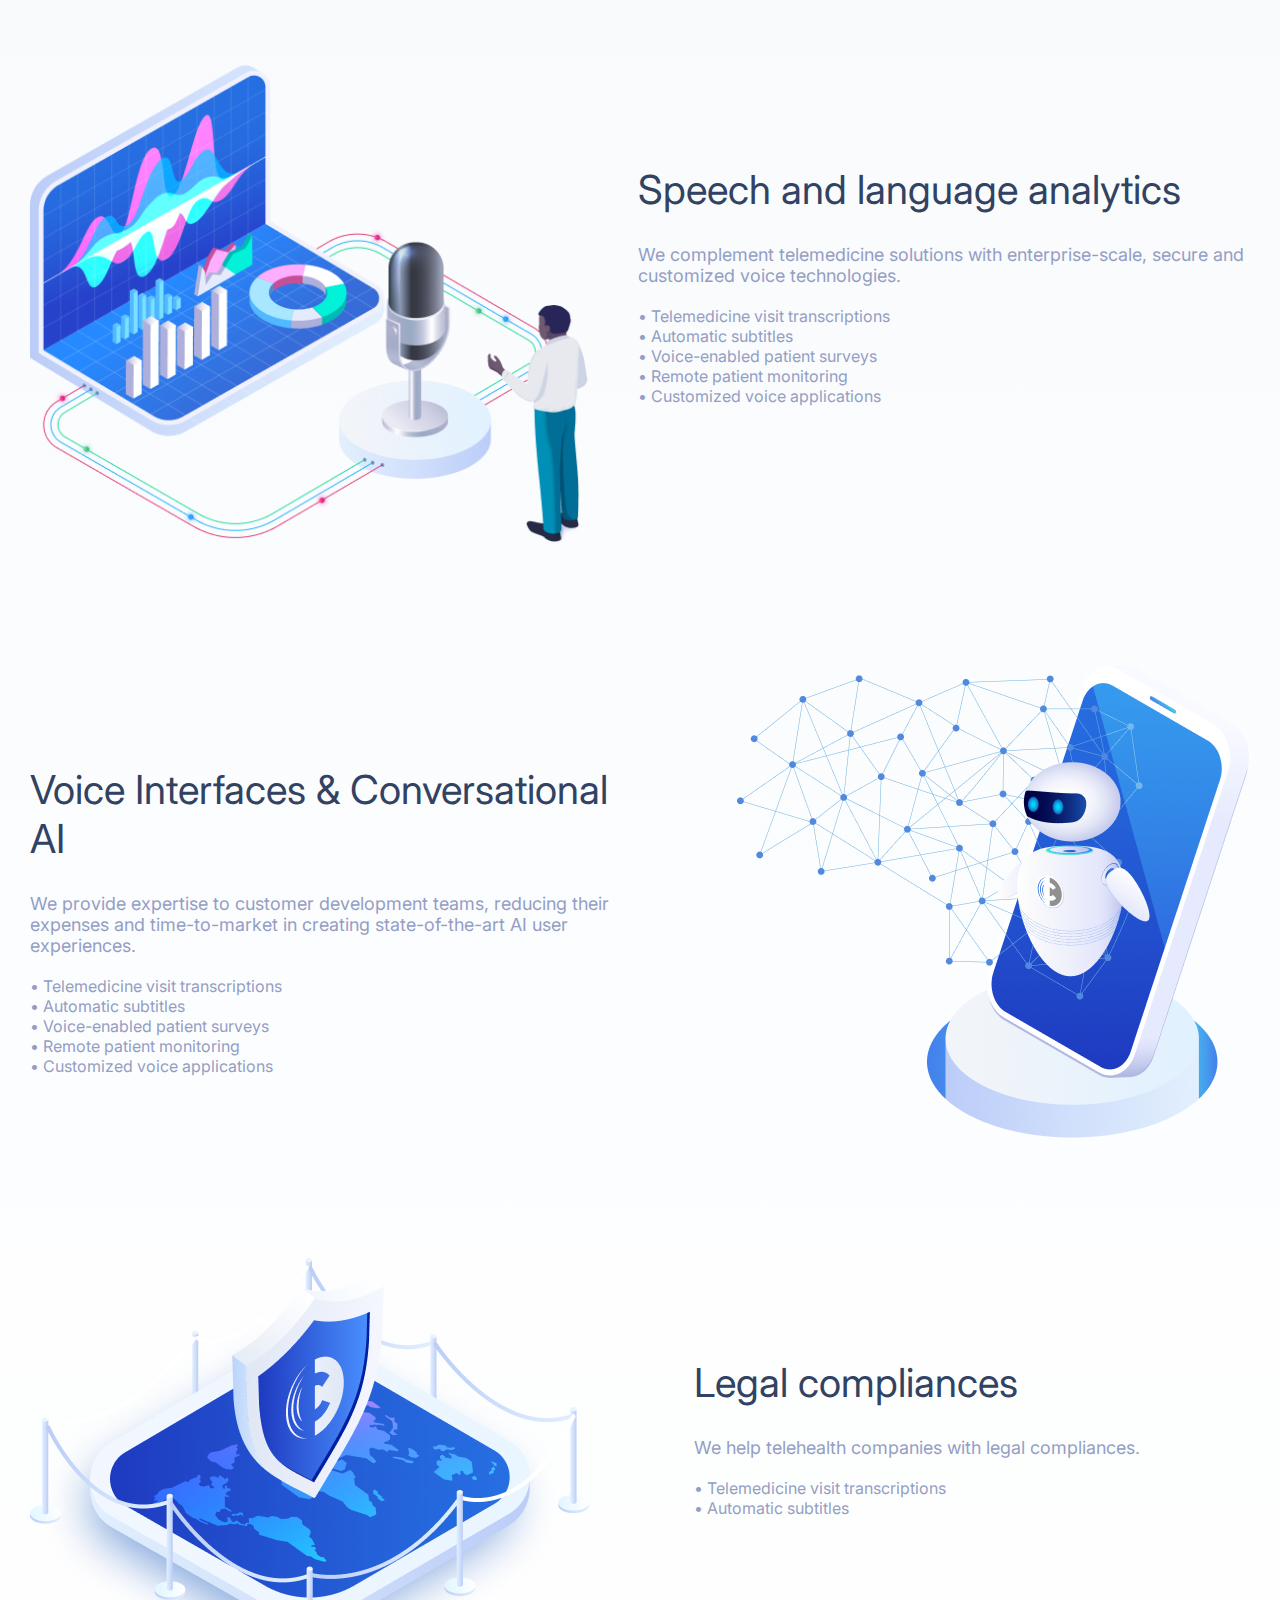
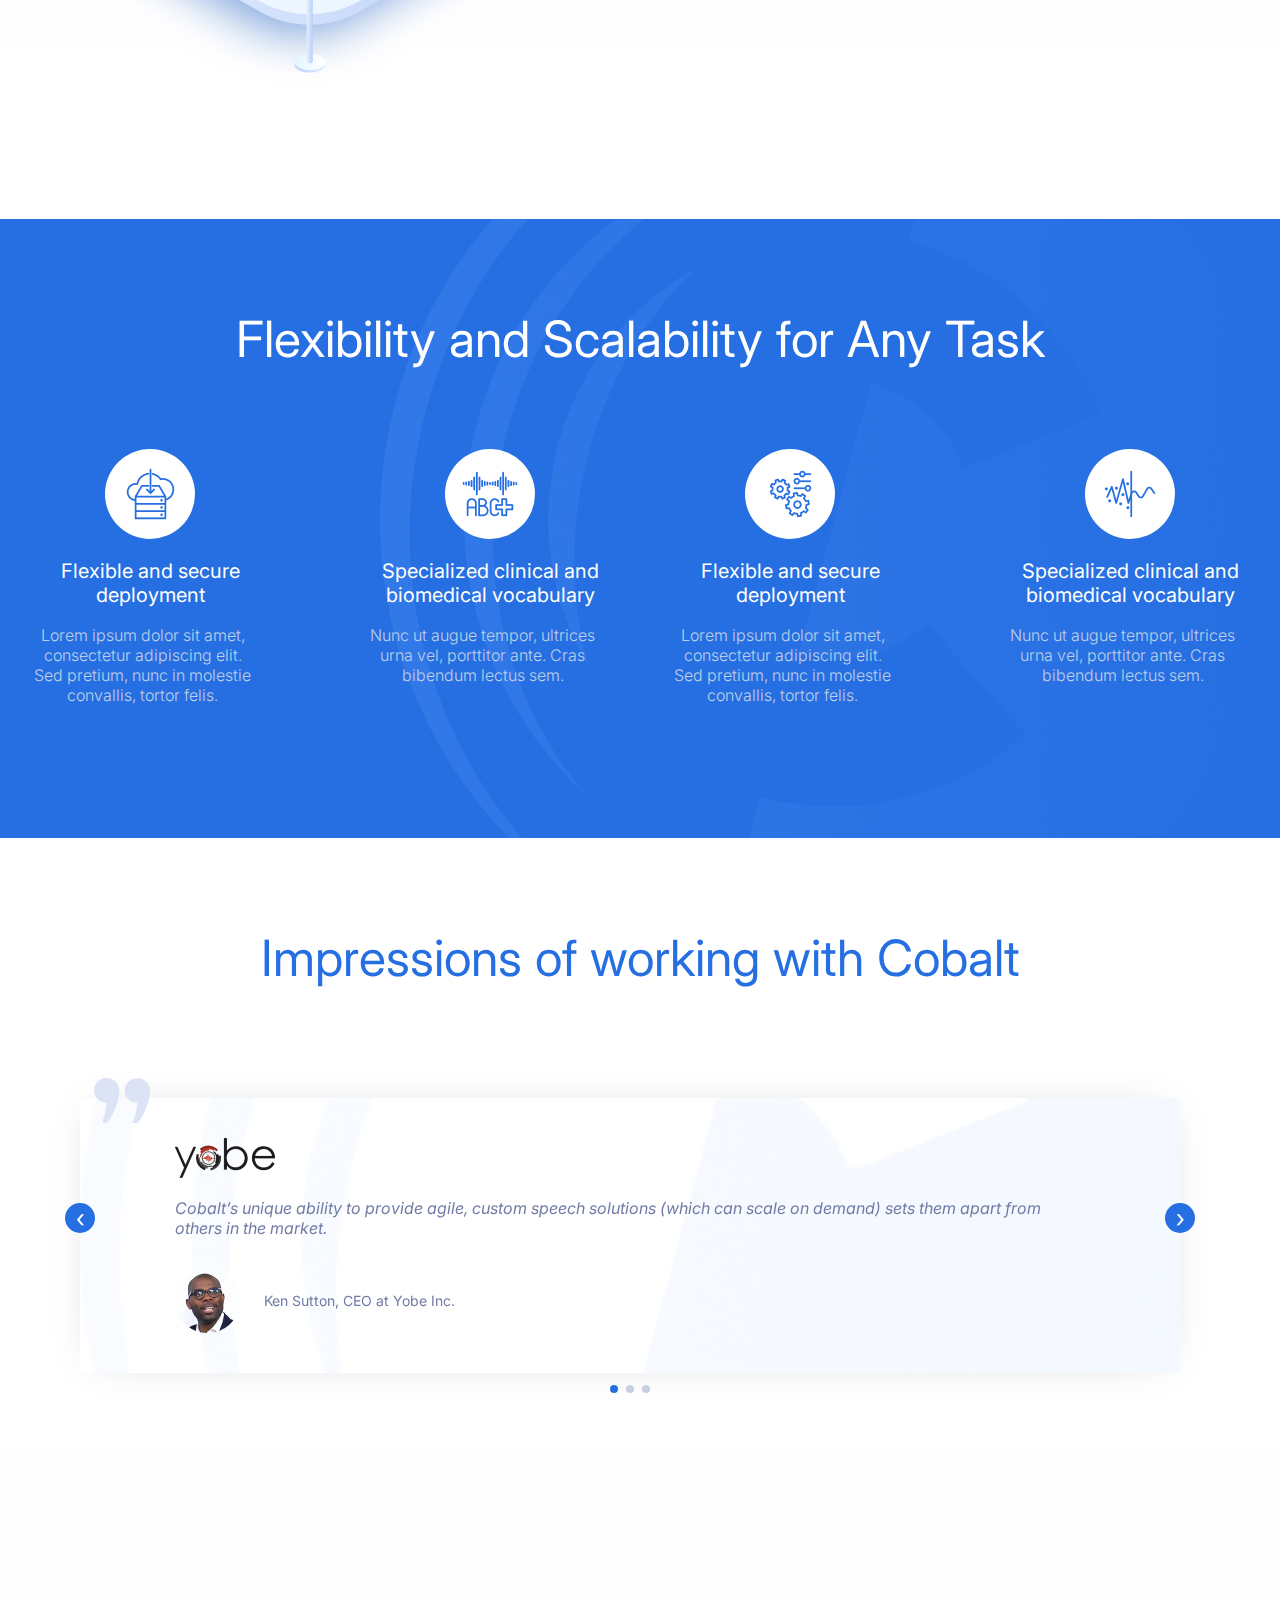
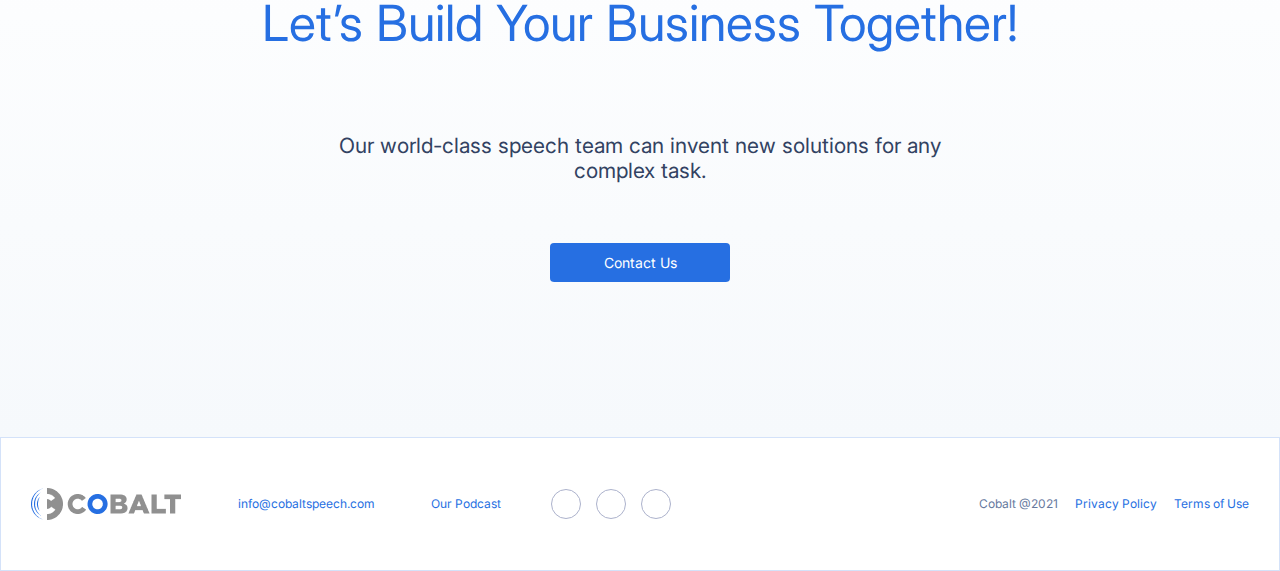
==== commit 60cd73c2: "init" ====
--- a/index.html
+++ b/index.html
@@ -123,7 +123,7 @@
     <main>
         <section class="inovation">
             <div class="overlay__inovation">
-                
+
             </div>
                 <div class="container">
                     <!-- container_inovation -->
@@ -434,13 +434,13 @@
 
                 <div class="col__footer col__footer--second">
                     <a href="" class="link__footer grey">
-                        Privacy Policy
+                        Cobalt @2021
                     </a>
                     <a href="" class="link__footer">
                         Privacy Policy
                     </a>
                     <a href="" class="link__footer">
-                        Legal Notes
+                       Terms of Use
                     </a>
                 </div>
             </div>
--- a/scss/style.css
+++ b/scss/style.css
@@ -1,5 +1,6 @@
 body {
   font-family: "Inter", sans-serif;
+  background-color: white;
 }
 
 header {
@@ -198,8 +199,7 @@
 }
 
 section.working {
-  padding-bottom: 155px;
-  background-color: #e5e5e511;
+  background-color: white;
 }
 
 section.working .title__default--blue {
@@ -320,6 +320,7 @@
 }
 
 section.working .container__bulid {
+  padding-bottom: 155px;
   padding-top: 60px;
   background: -webkit-gradient(linear, left top, left bottom, from(#ffffff), to(#F6F9FC));
   background: linear-gradient(180deg, #ffffff 0%, #F6F9FC 100%);
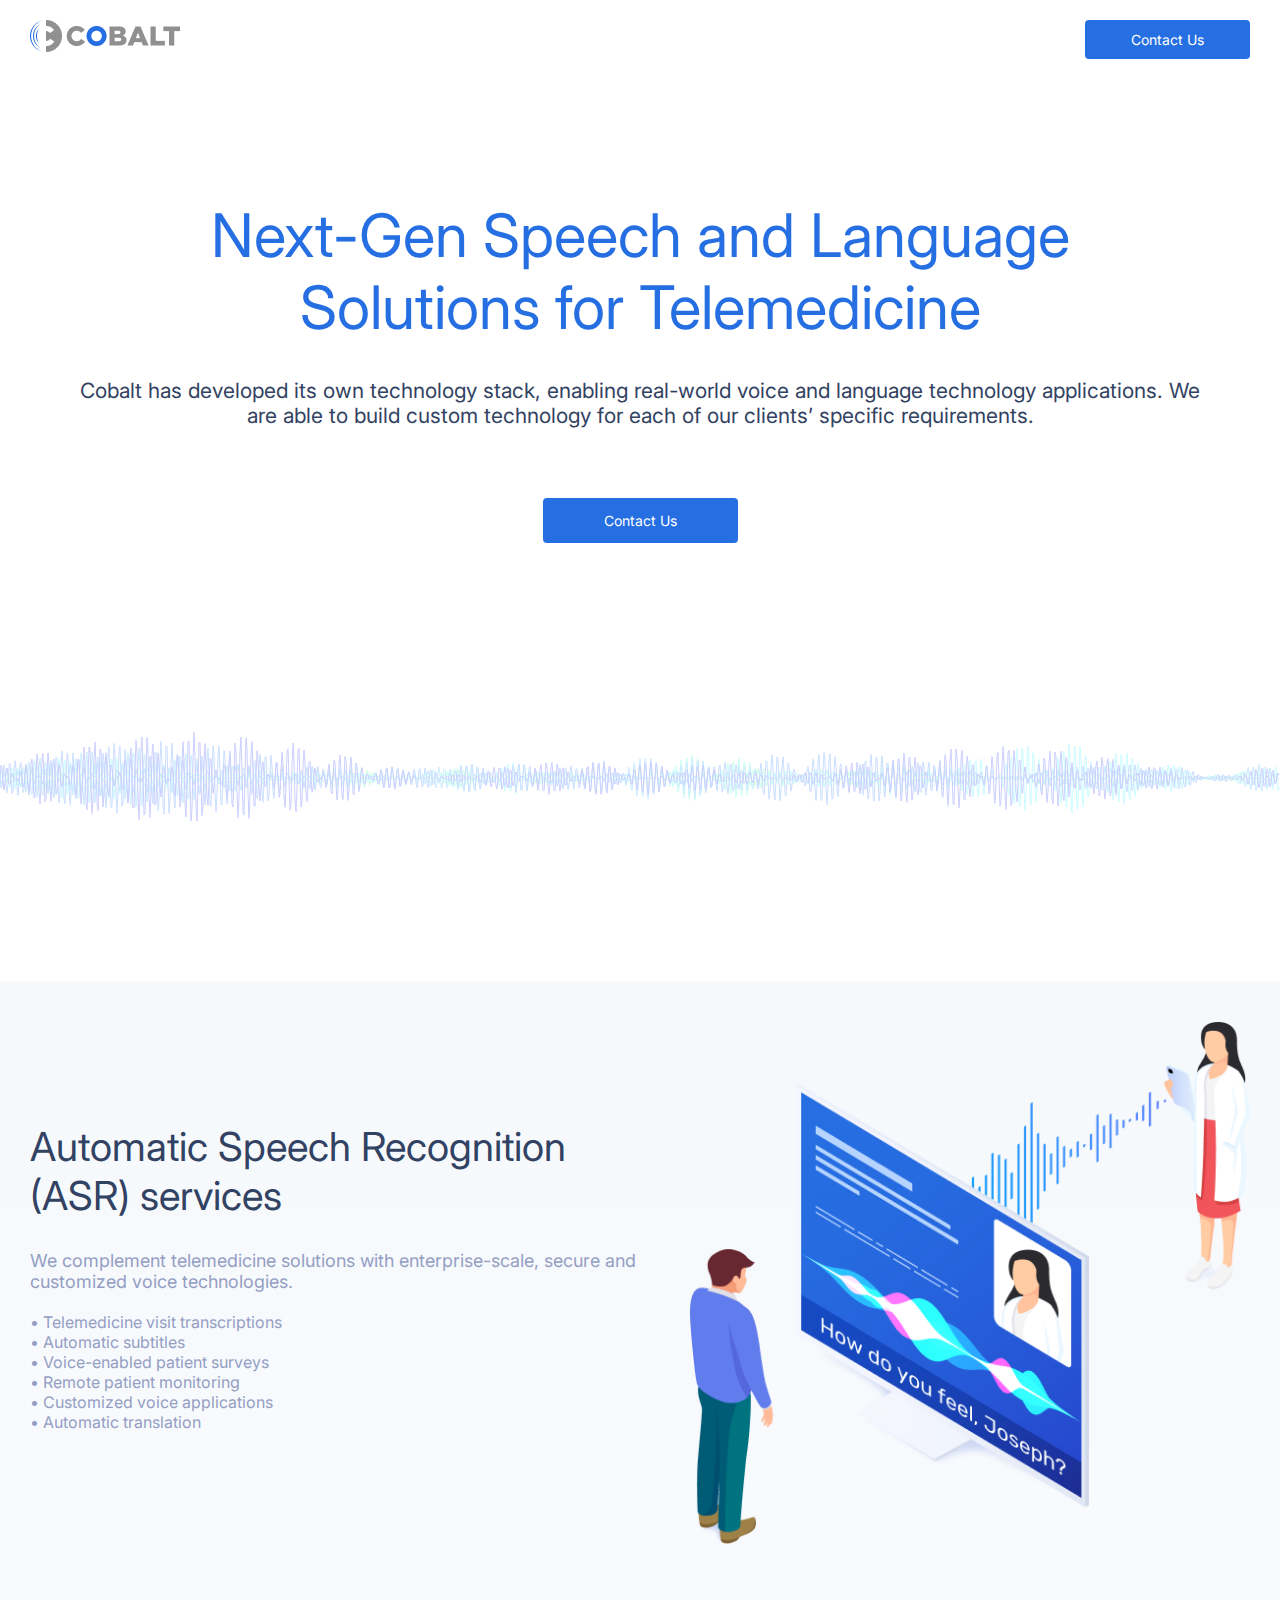
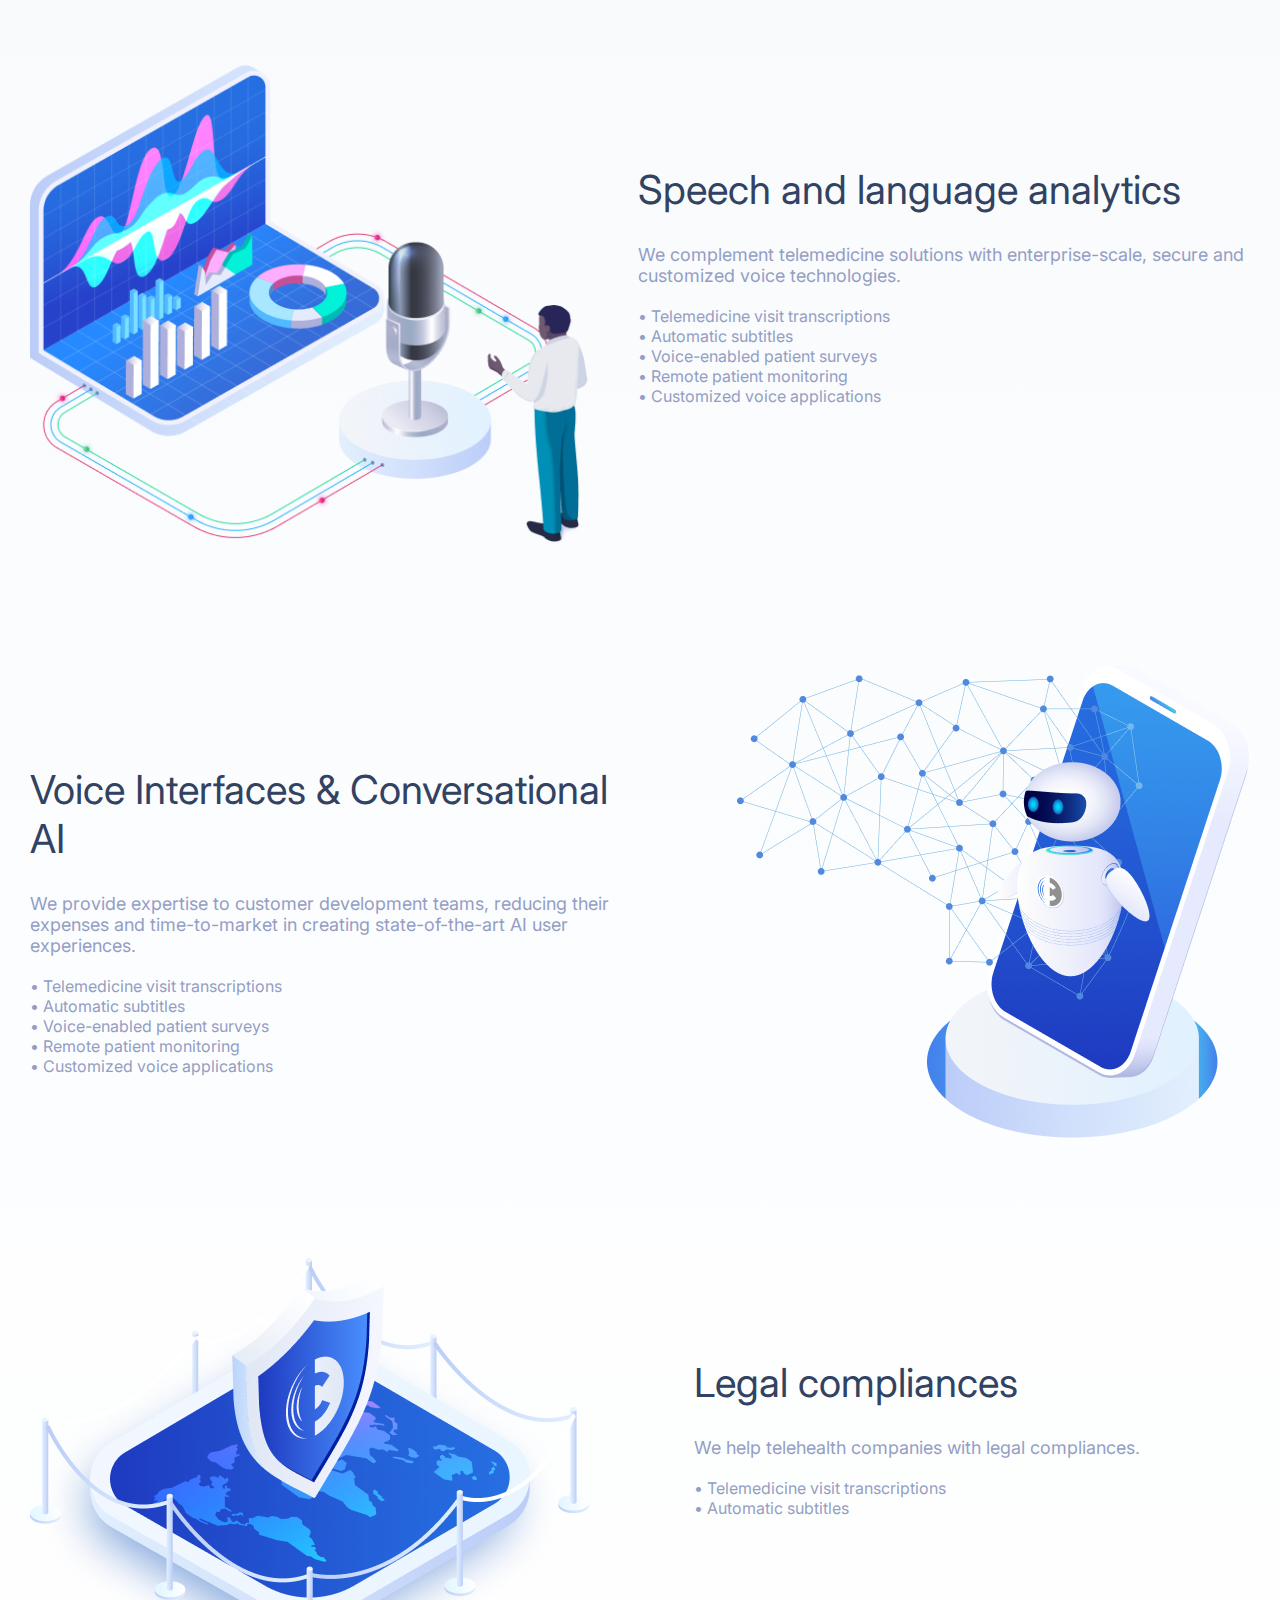
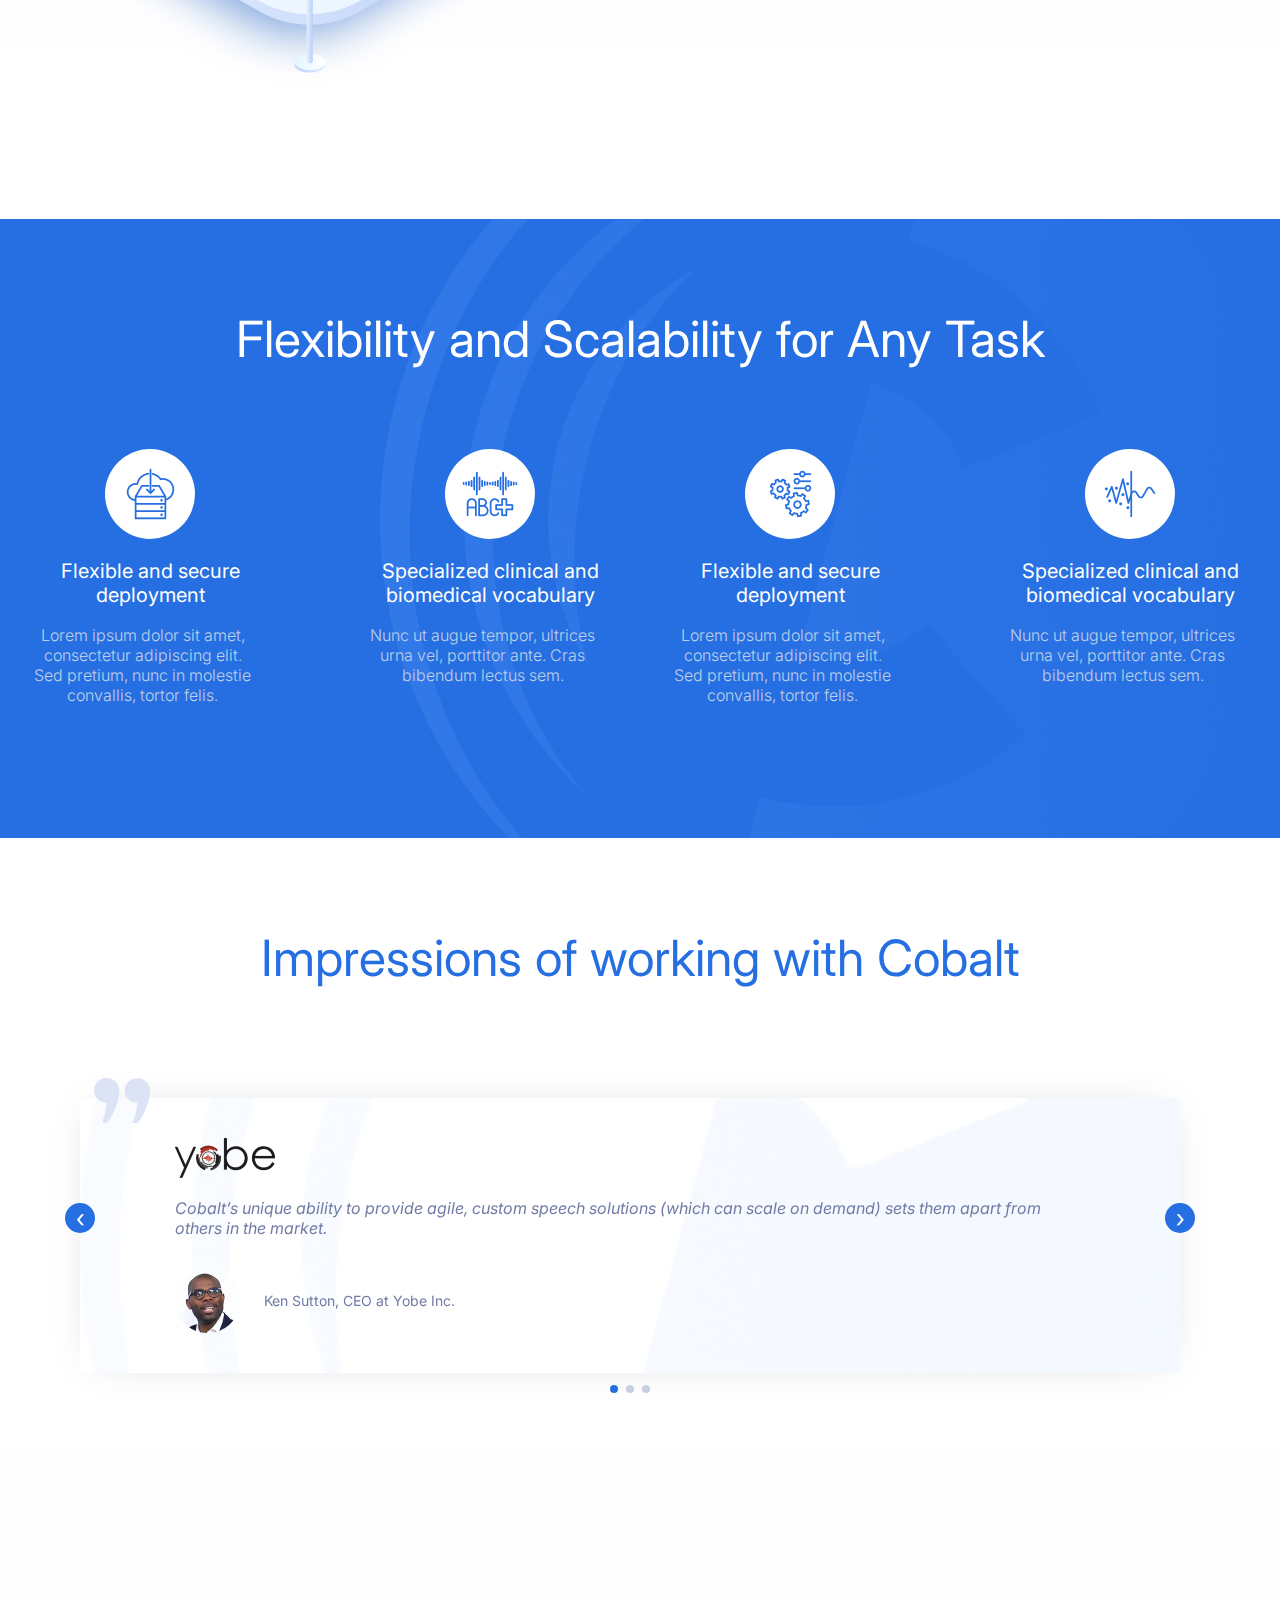
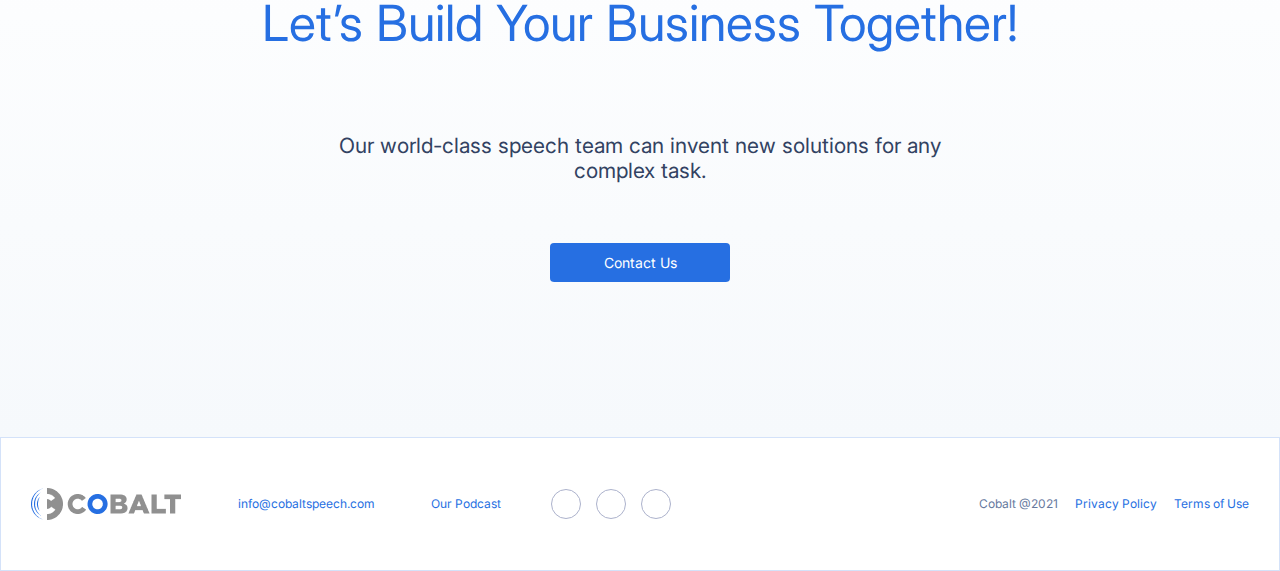
==== commit e884094a: "init" ====
--- a/index.html
+++ b/index.html
@@ -433,9 +433,9 @@
                 </div>
 
                 <div class="col__footer col__footer--second">
-                    <a href="" class="link__footer grey">
+                    <span class="link__footer grey">
                         Cobalt @2021
-                    </a>
+                    </span>
                     <a href="" class="link__footer">
                         Privacy Policy
                     </a>
--- a/scss/style.css
+++ b/scss/style.css
@@ -380,7 +380,7 @@
   text-decoration: none;
 }
 
-footer .block__footer .col__footer .link__footer:hover {
+footer .block__footer .col__footer .link__footer:hover:not(span) {
   text-decoration: underline;
 }
 
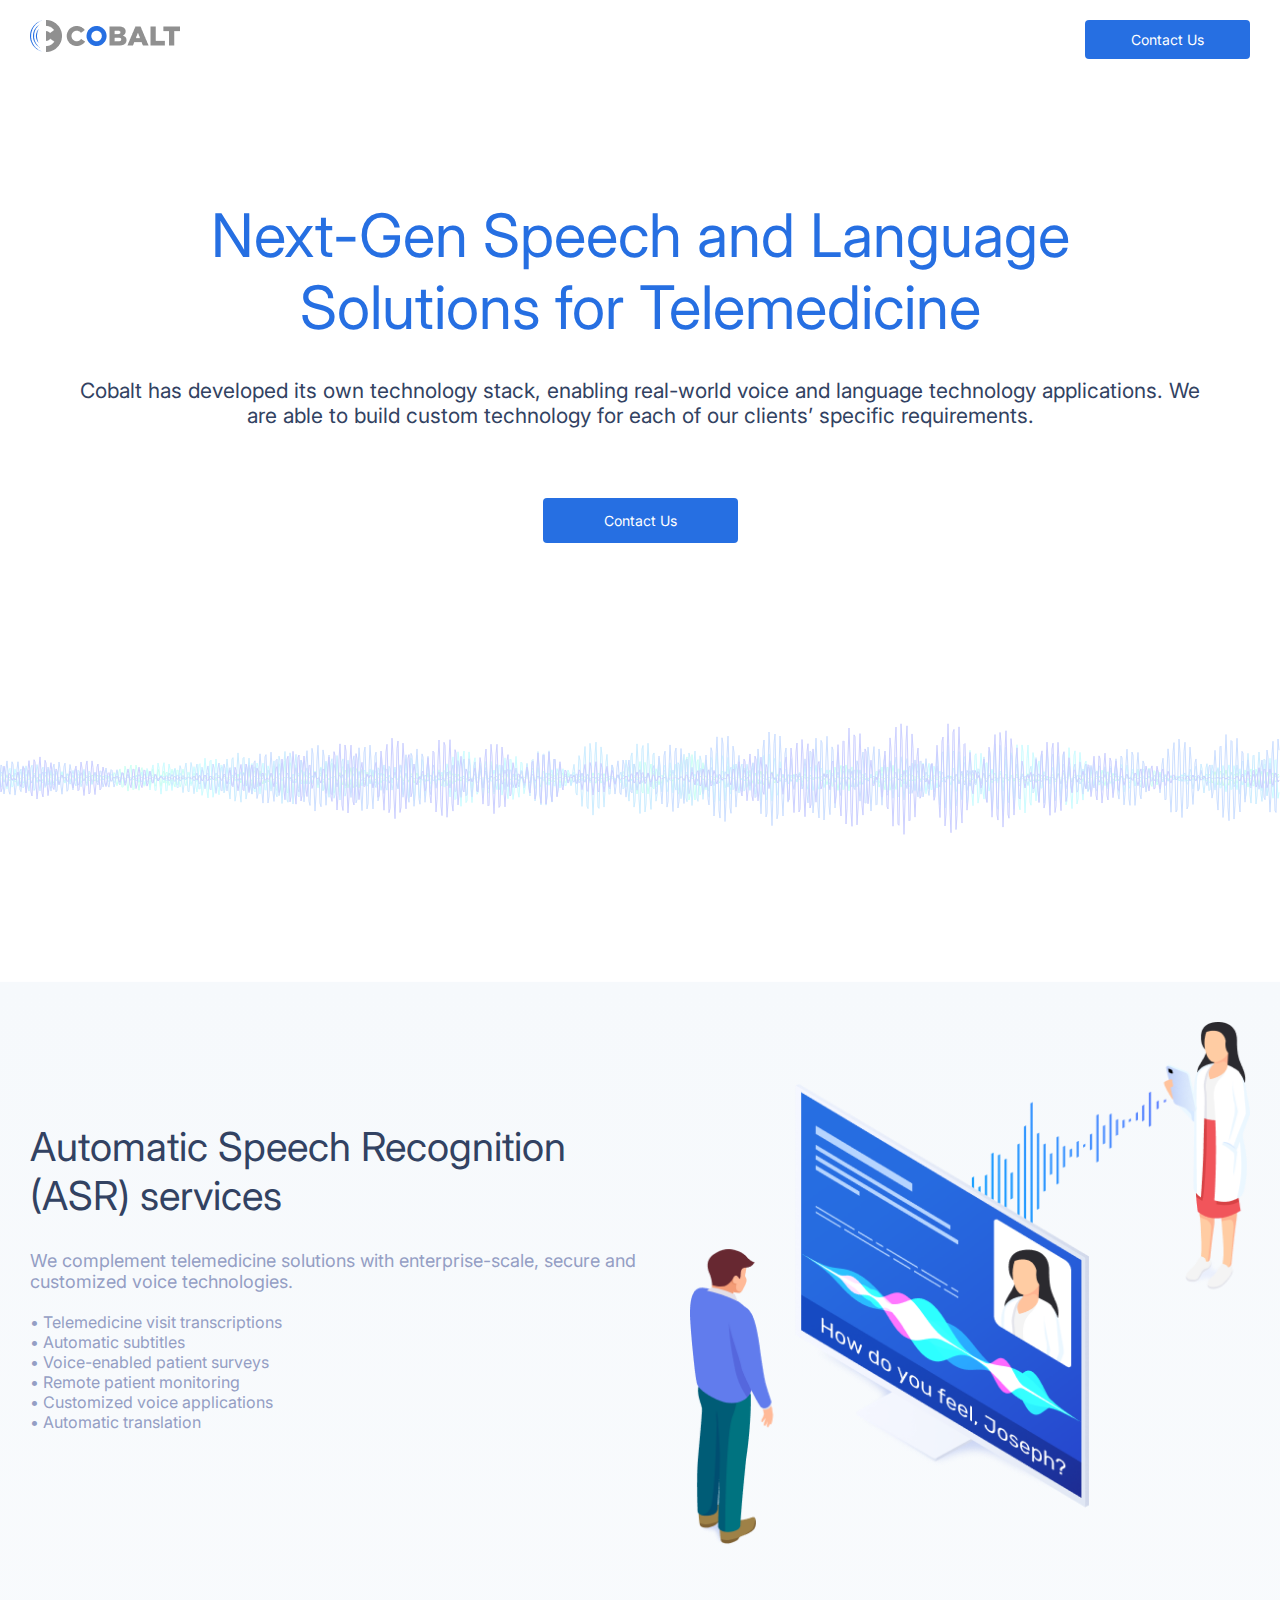
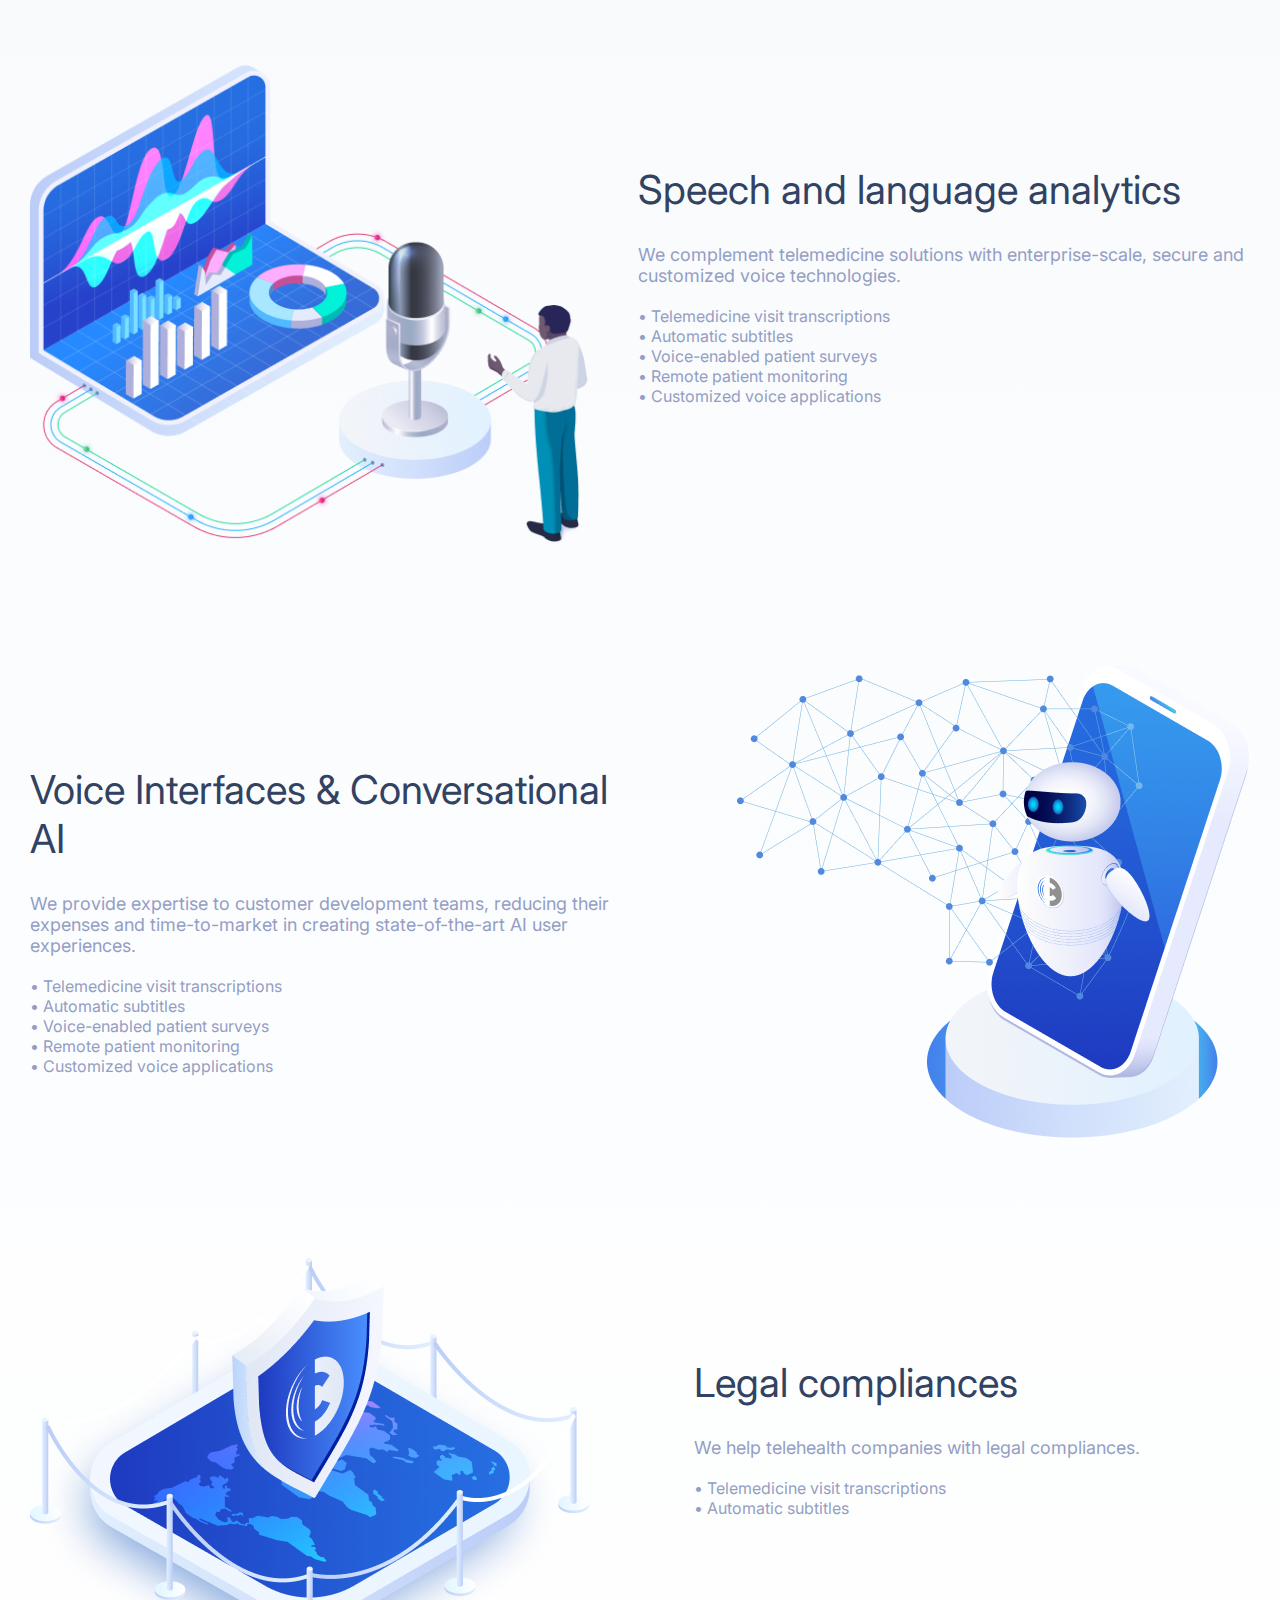
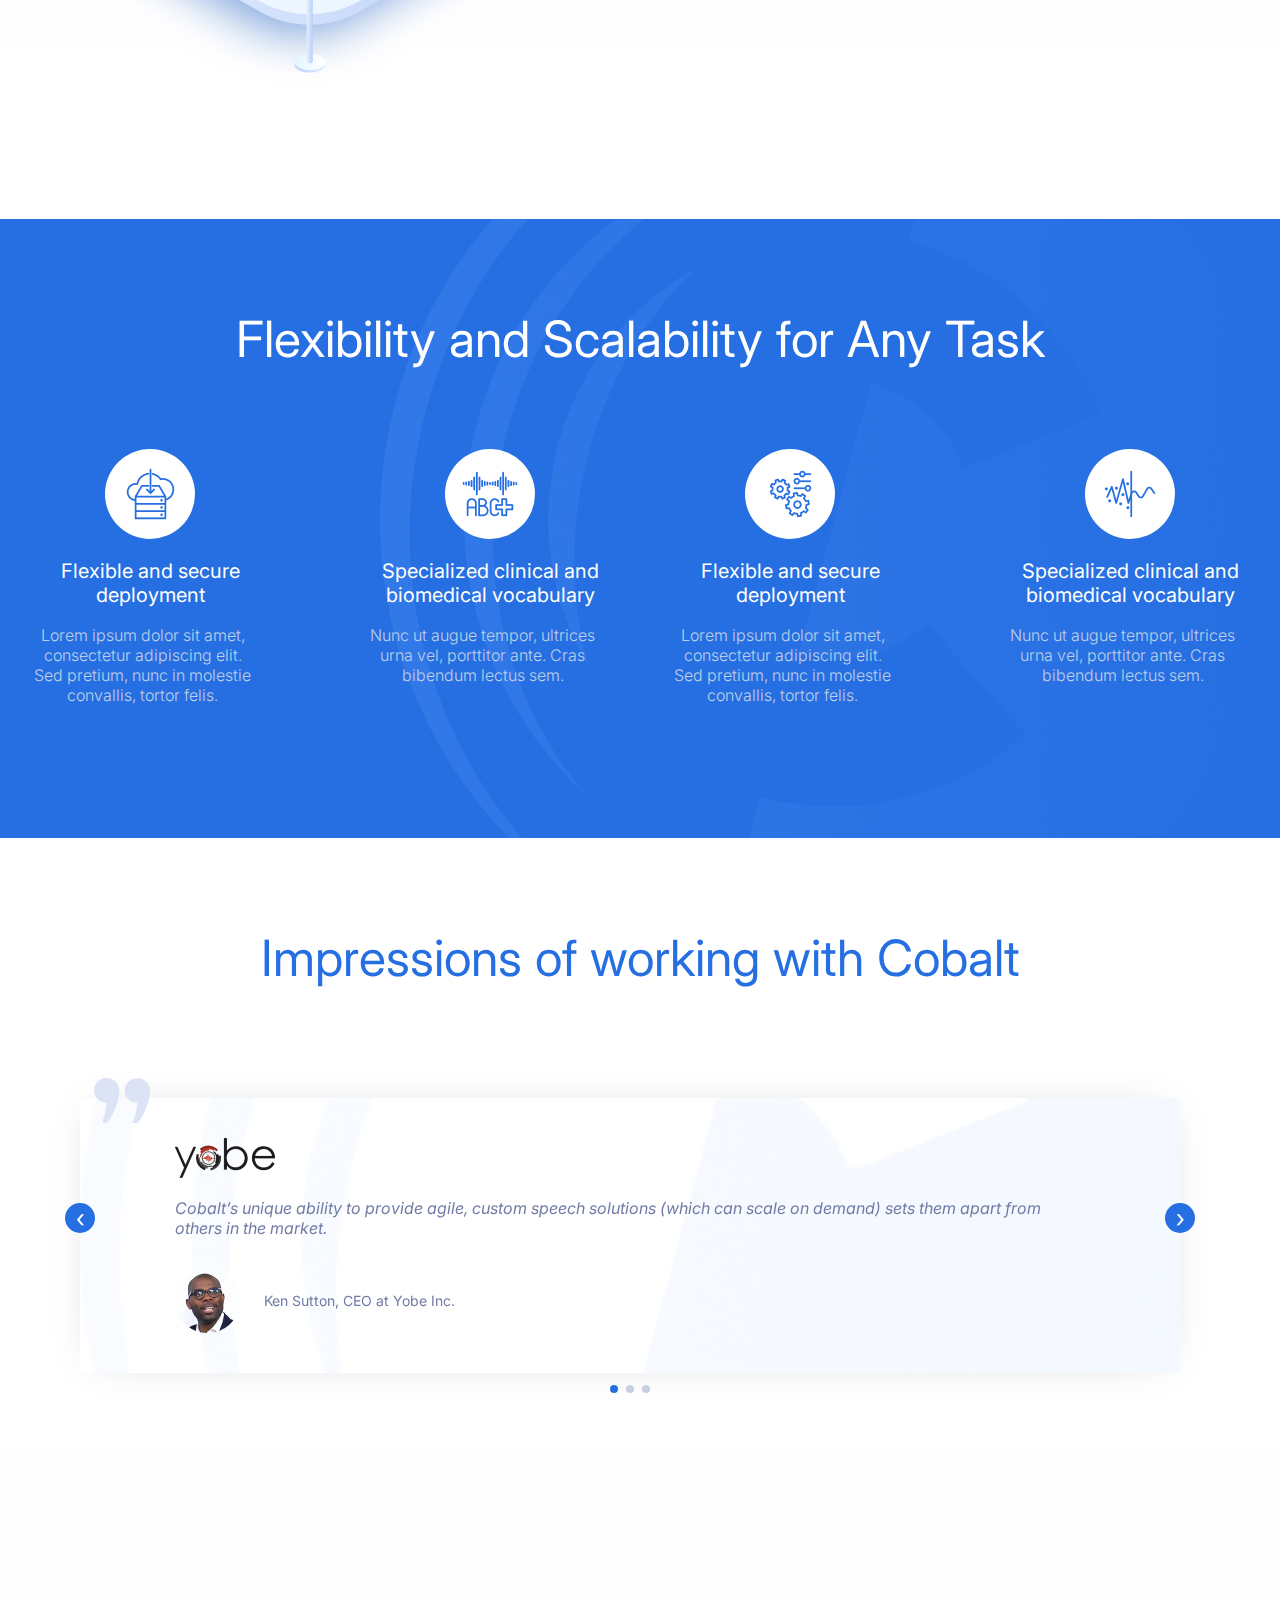
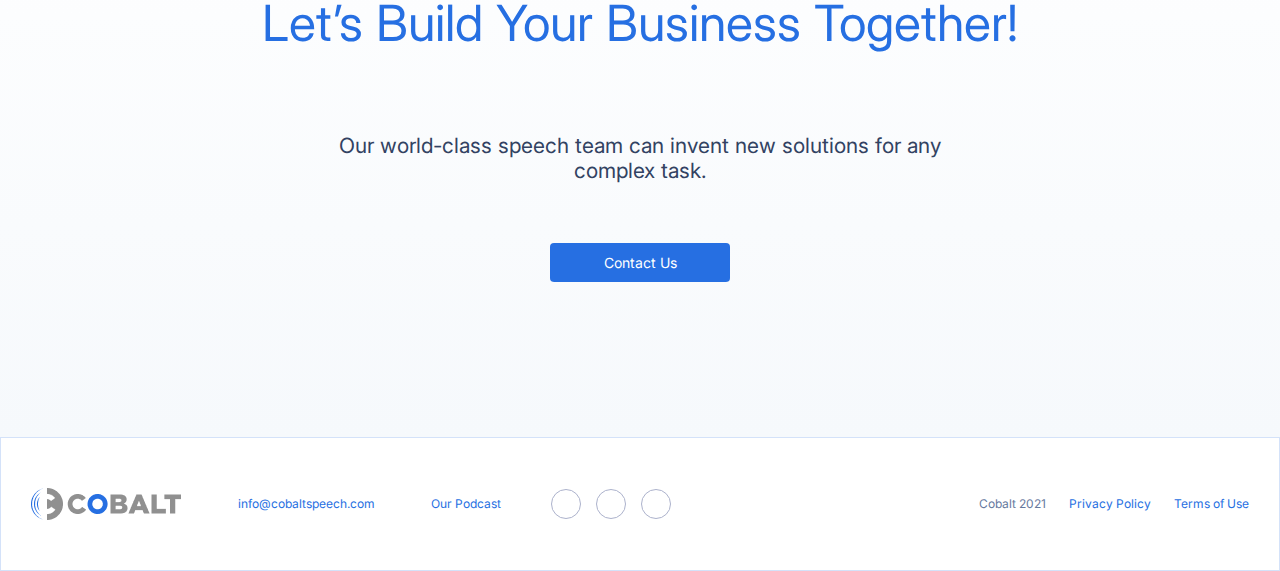
==== commit 9894138e: "init" ====
--- a/index.html
+++ b/index.html
@@ -434,7 +434,7 @@
 
                 <div class="col__footer col__footer--second">
                     <span class="link__footer grey">
-                        Cobalt @2021
+                        Cobalt <i class="fas fa-copyright"></i> 2021 
                     </span>
                     <a href="" class="link__footer">
                         Privacy Policy
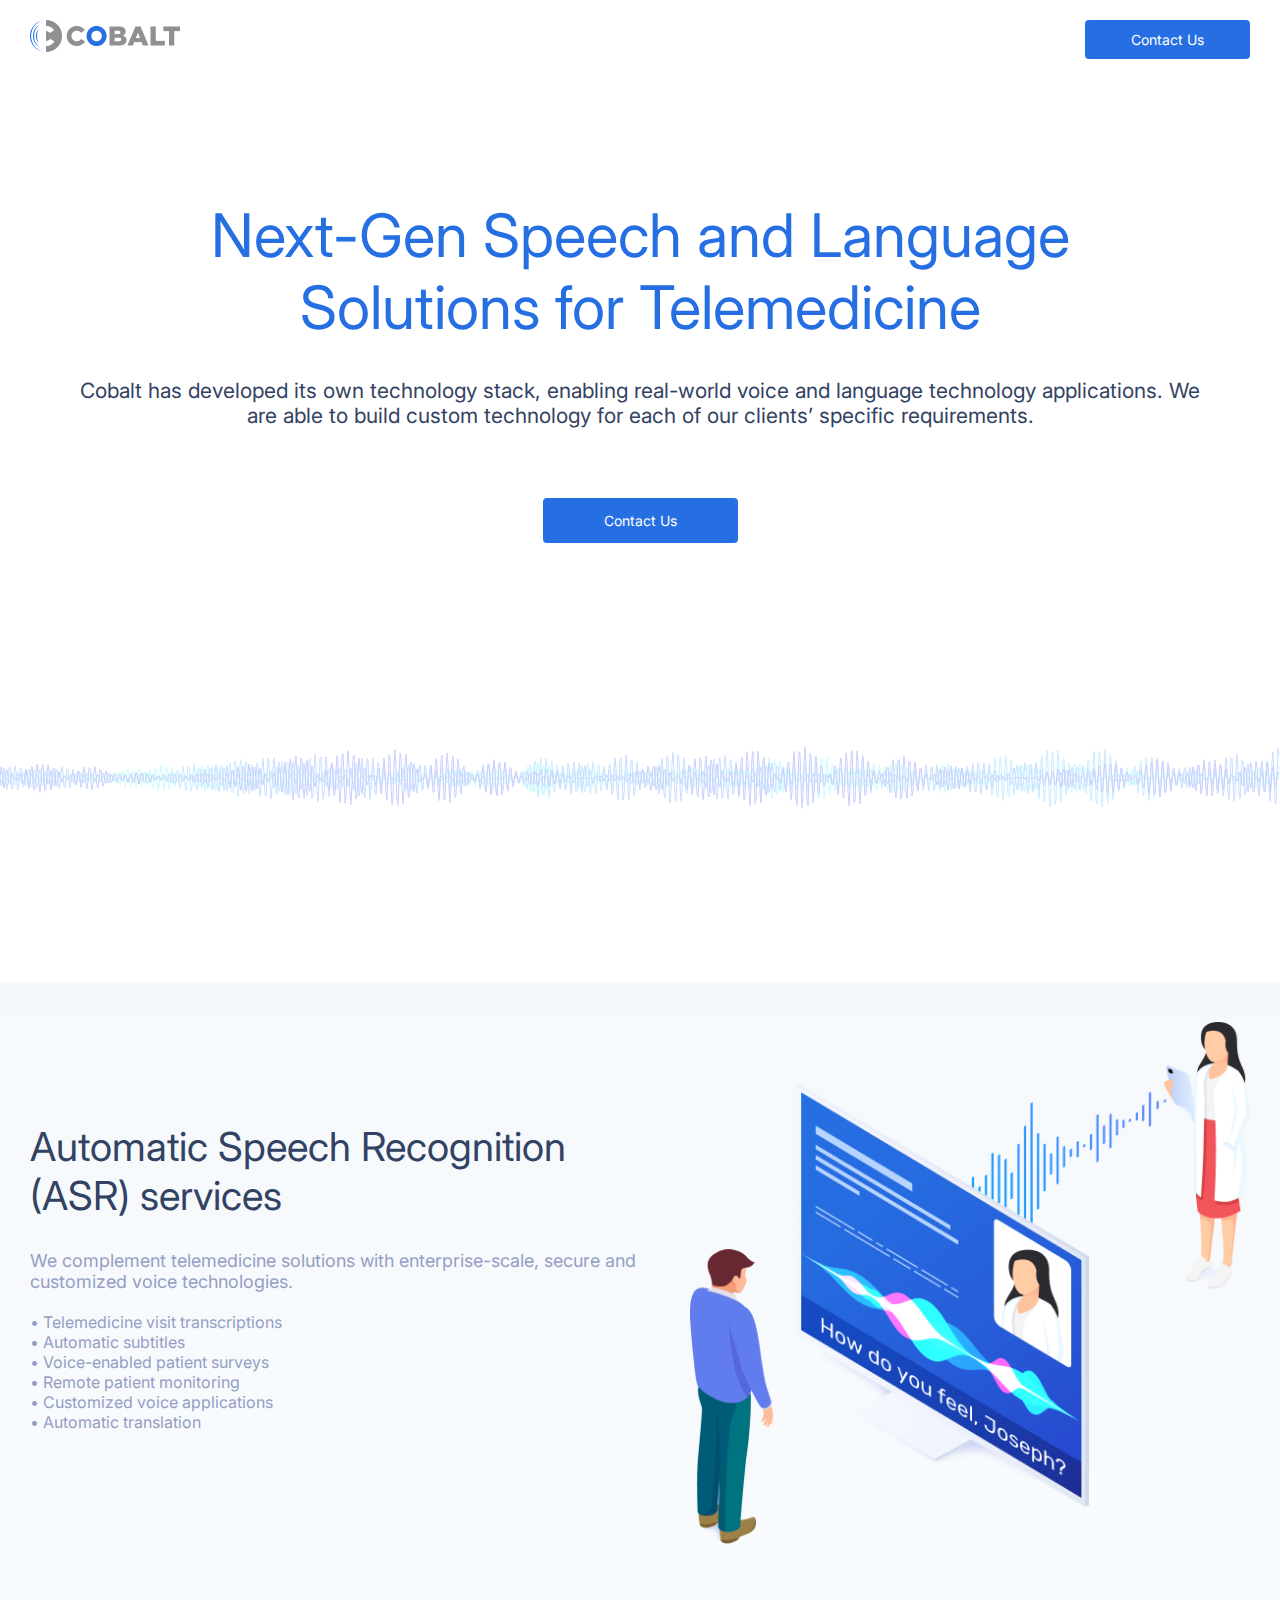
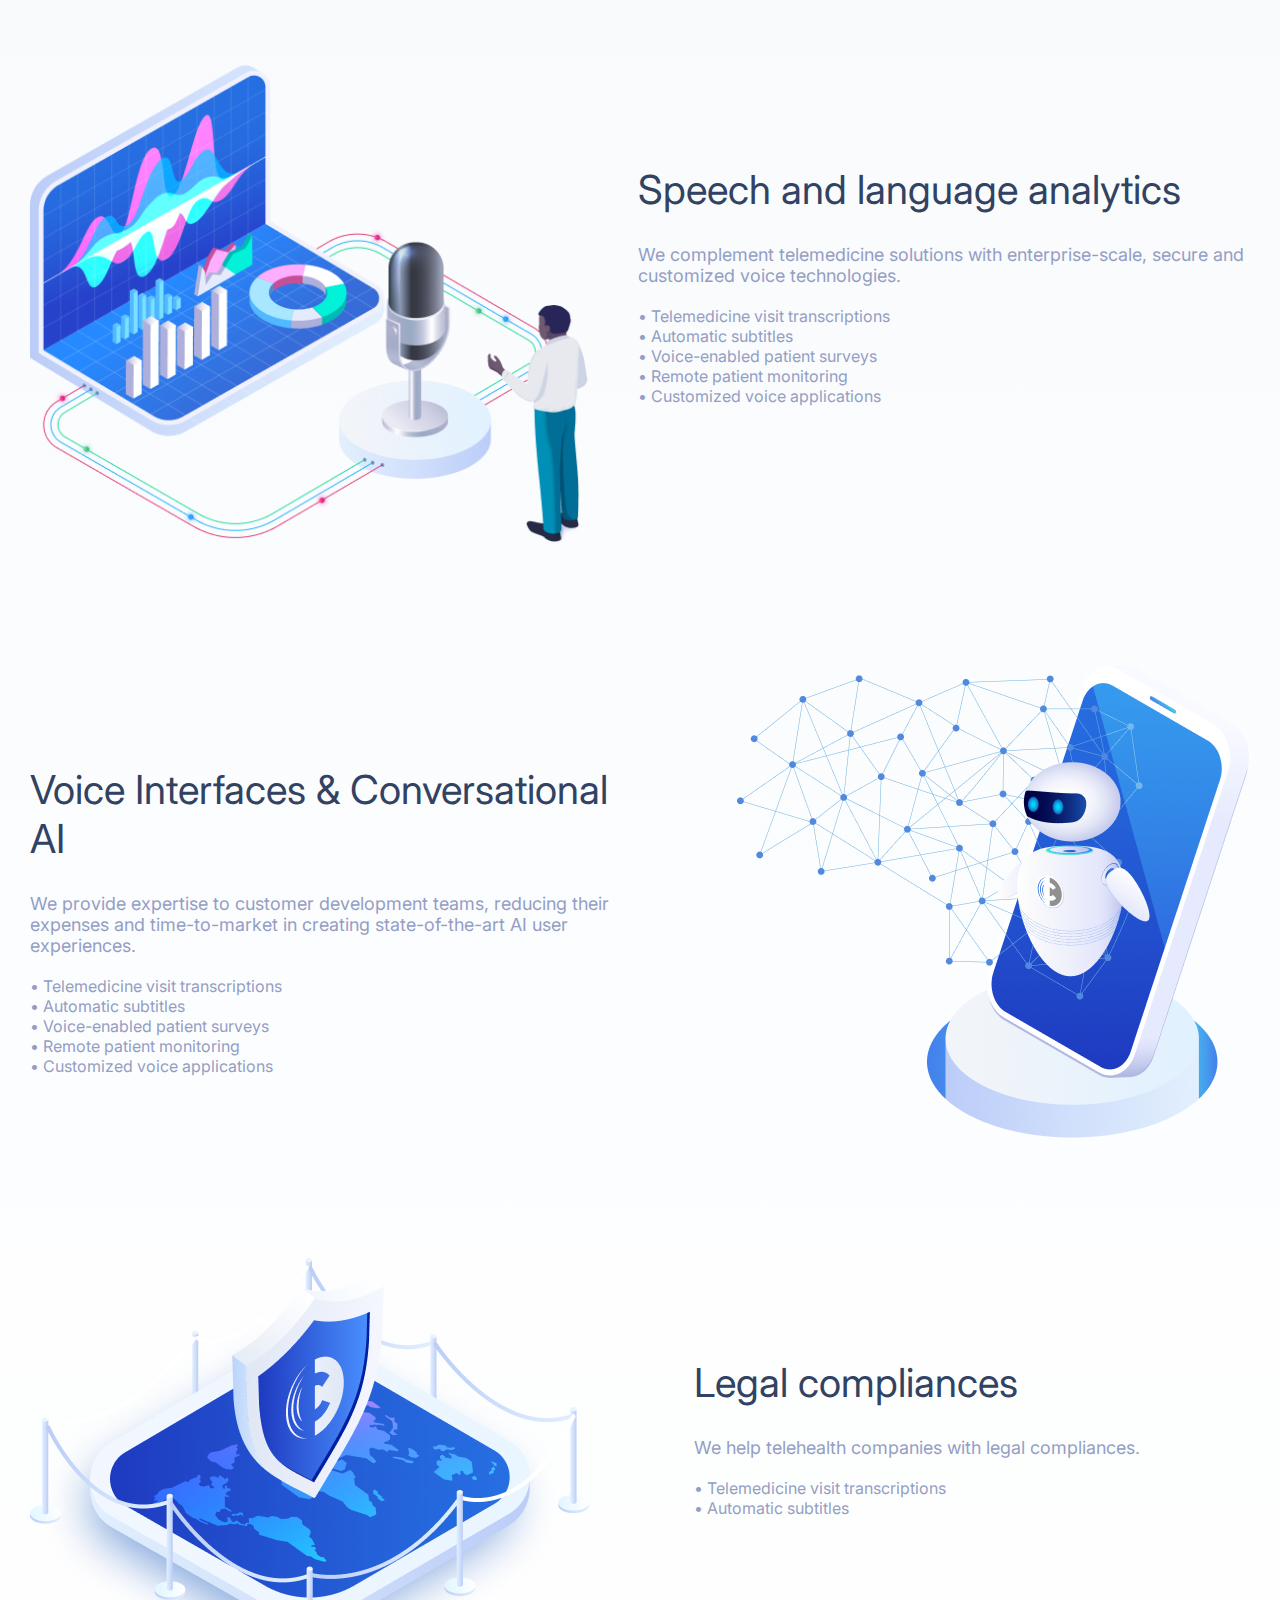
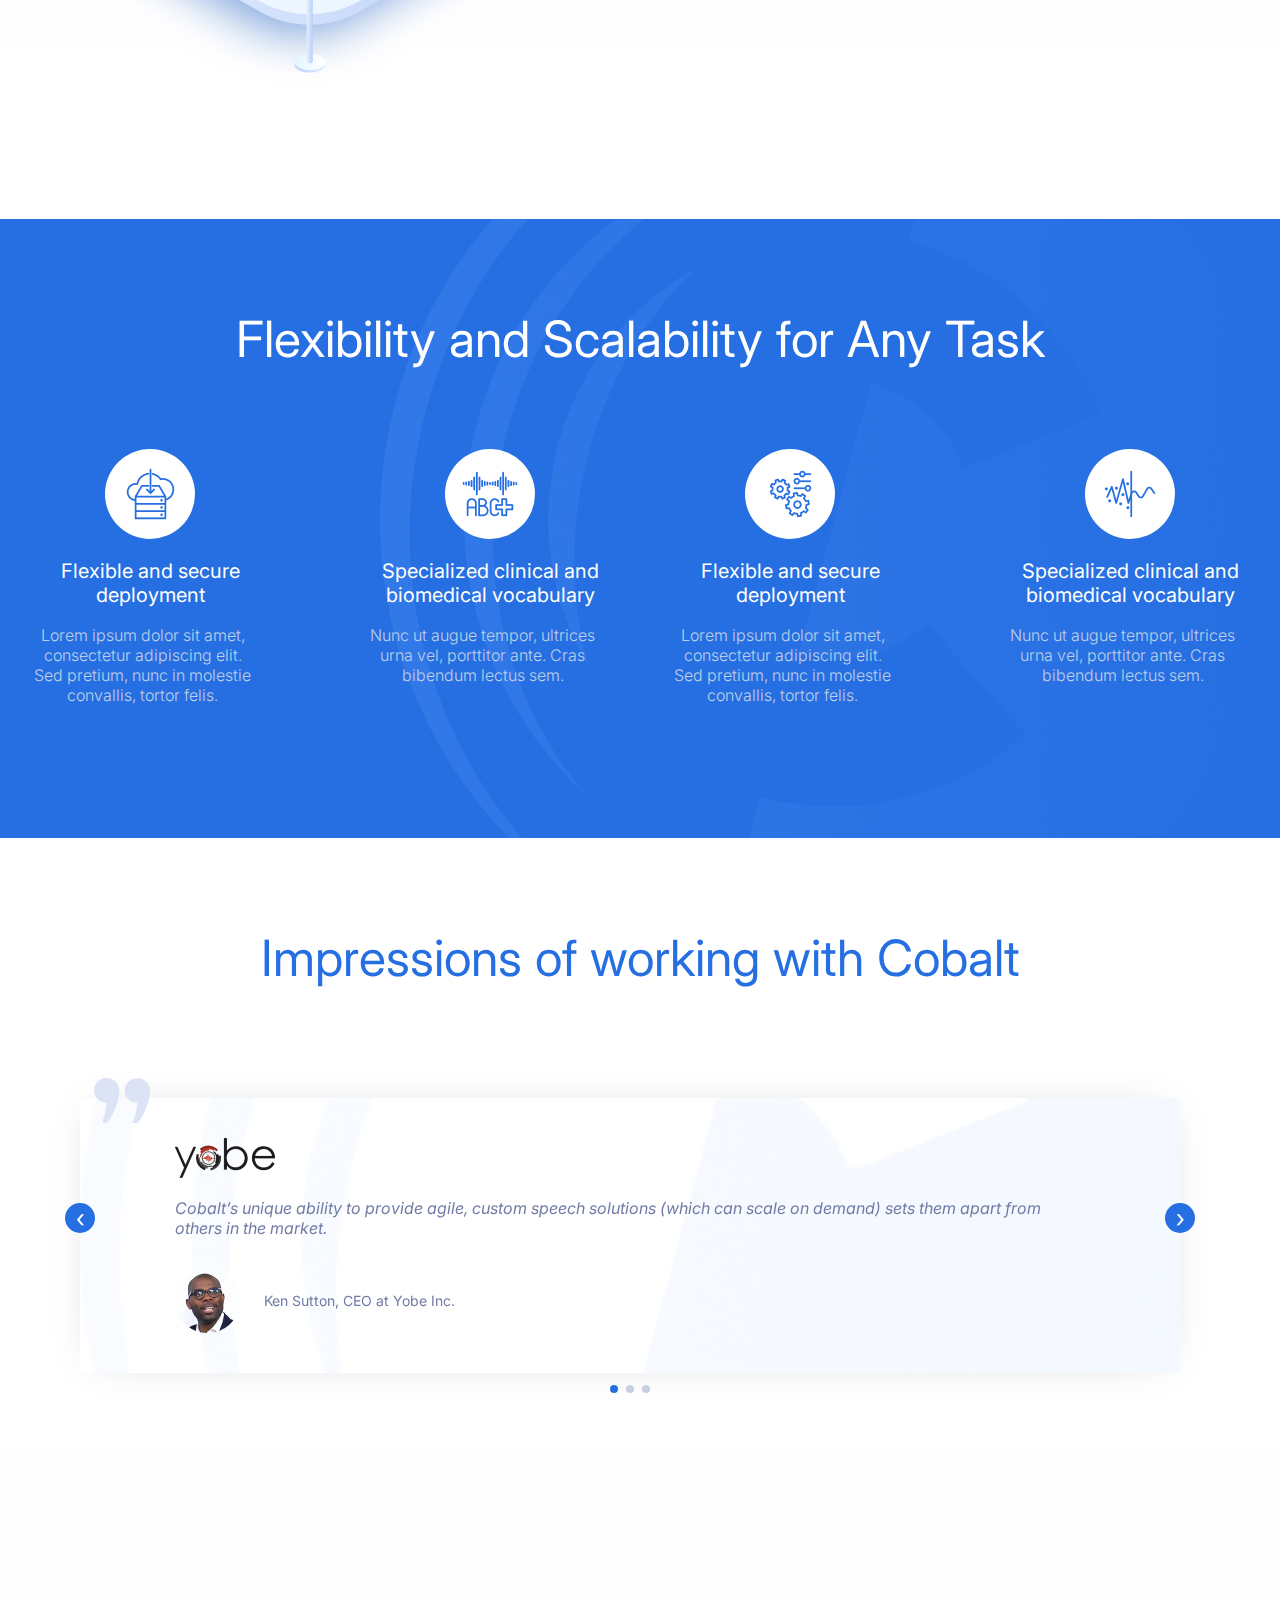
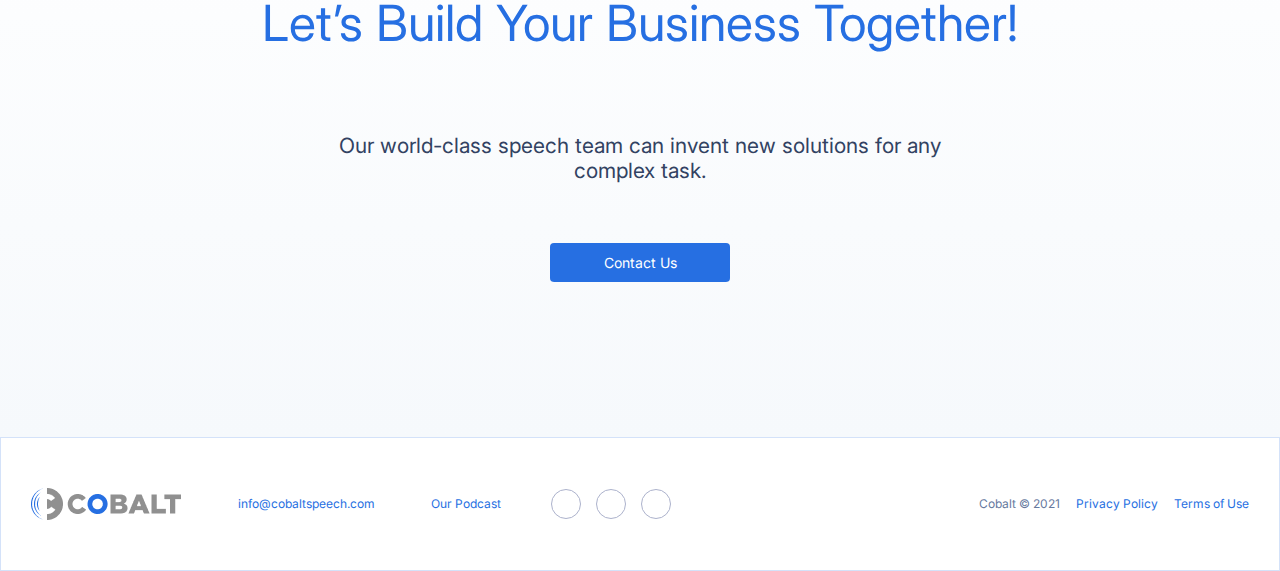
==== commit 7edd3786: "init" ====
--- a/index.html
+++ b/index.html
@@ -434,7 +434,7 @@
 
                 <div class="col__footer col__footer--second">
                     <span class="link__footer grey">
-                        Cobalt <i class="fas fa-copyright"></i> 2021 
+                        Cobalt © 2021 
                     </span>
                     <a href="" class="link__footer">
                         Privacy Policy
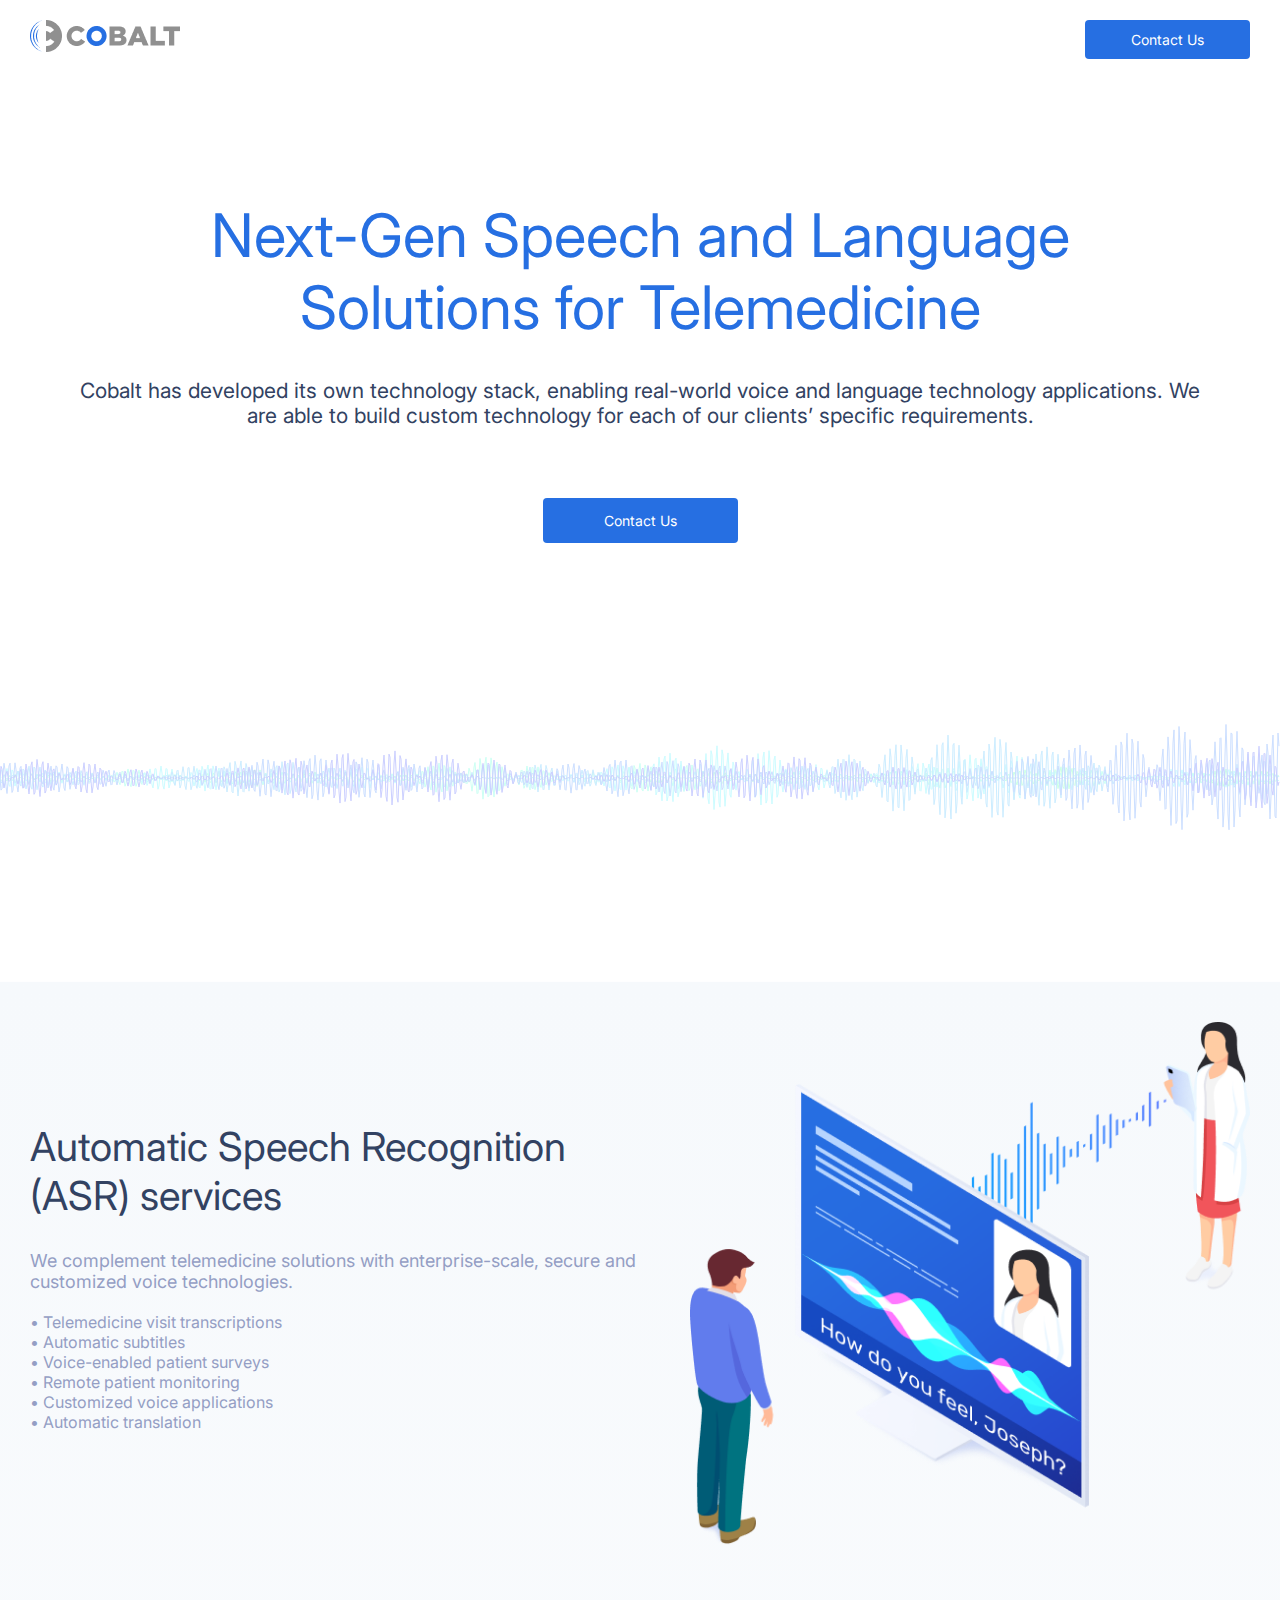
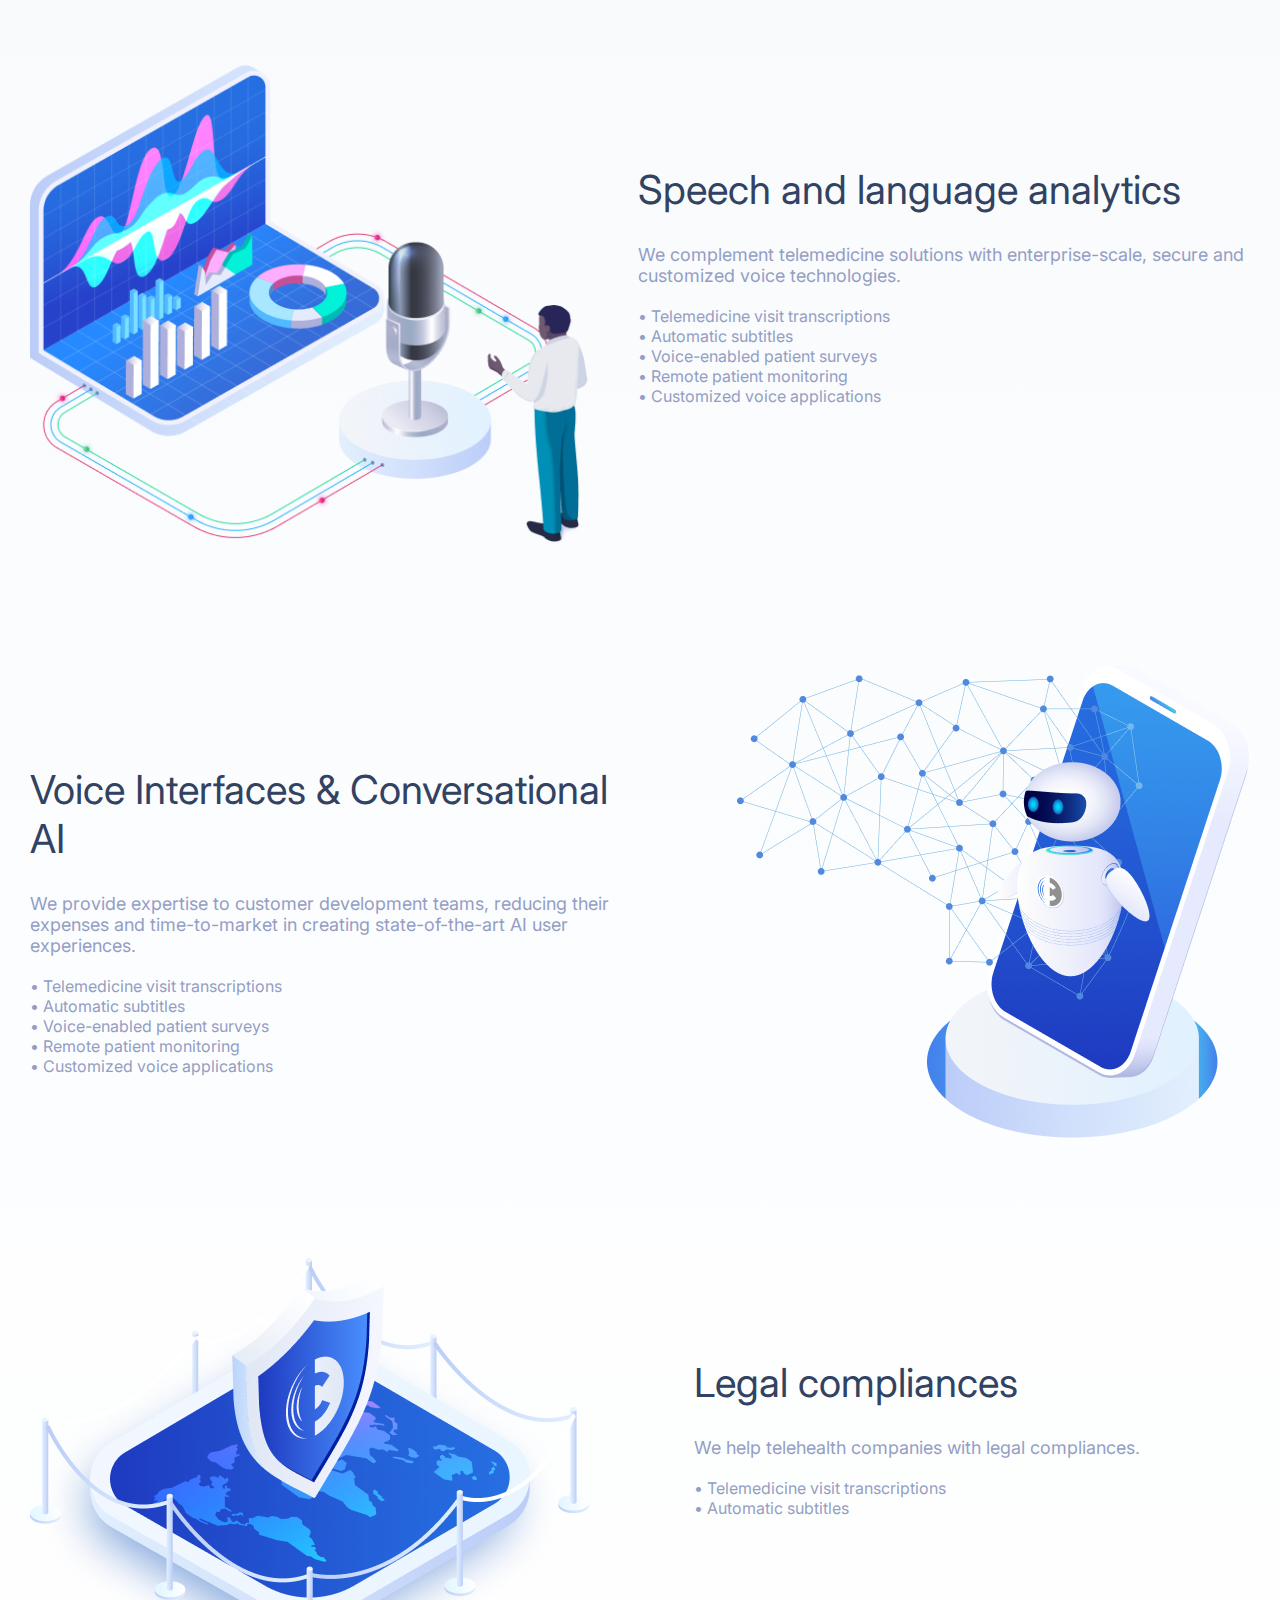
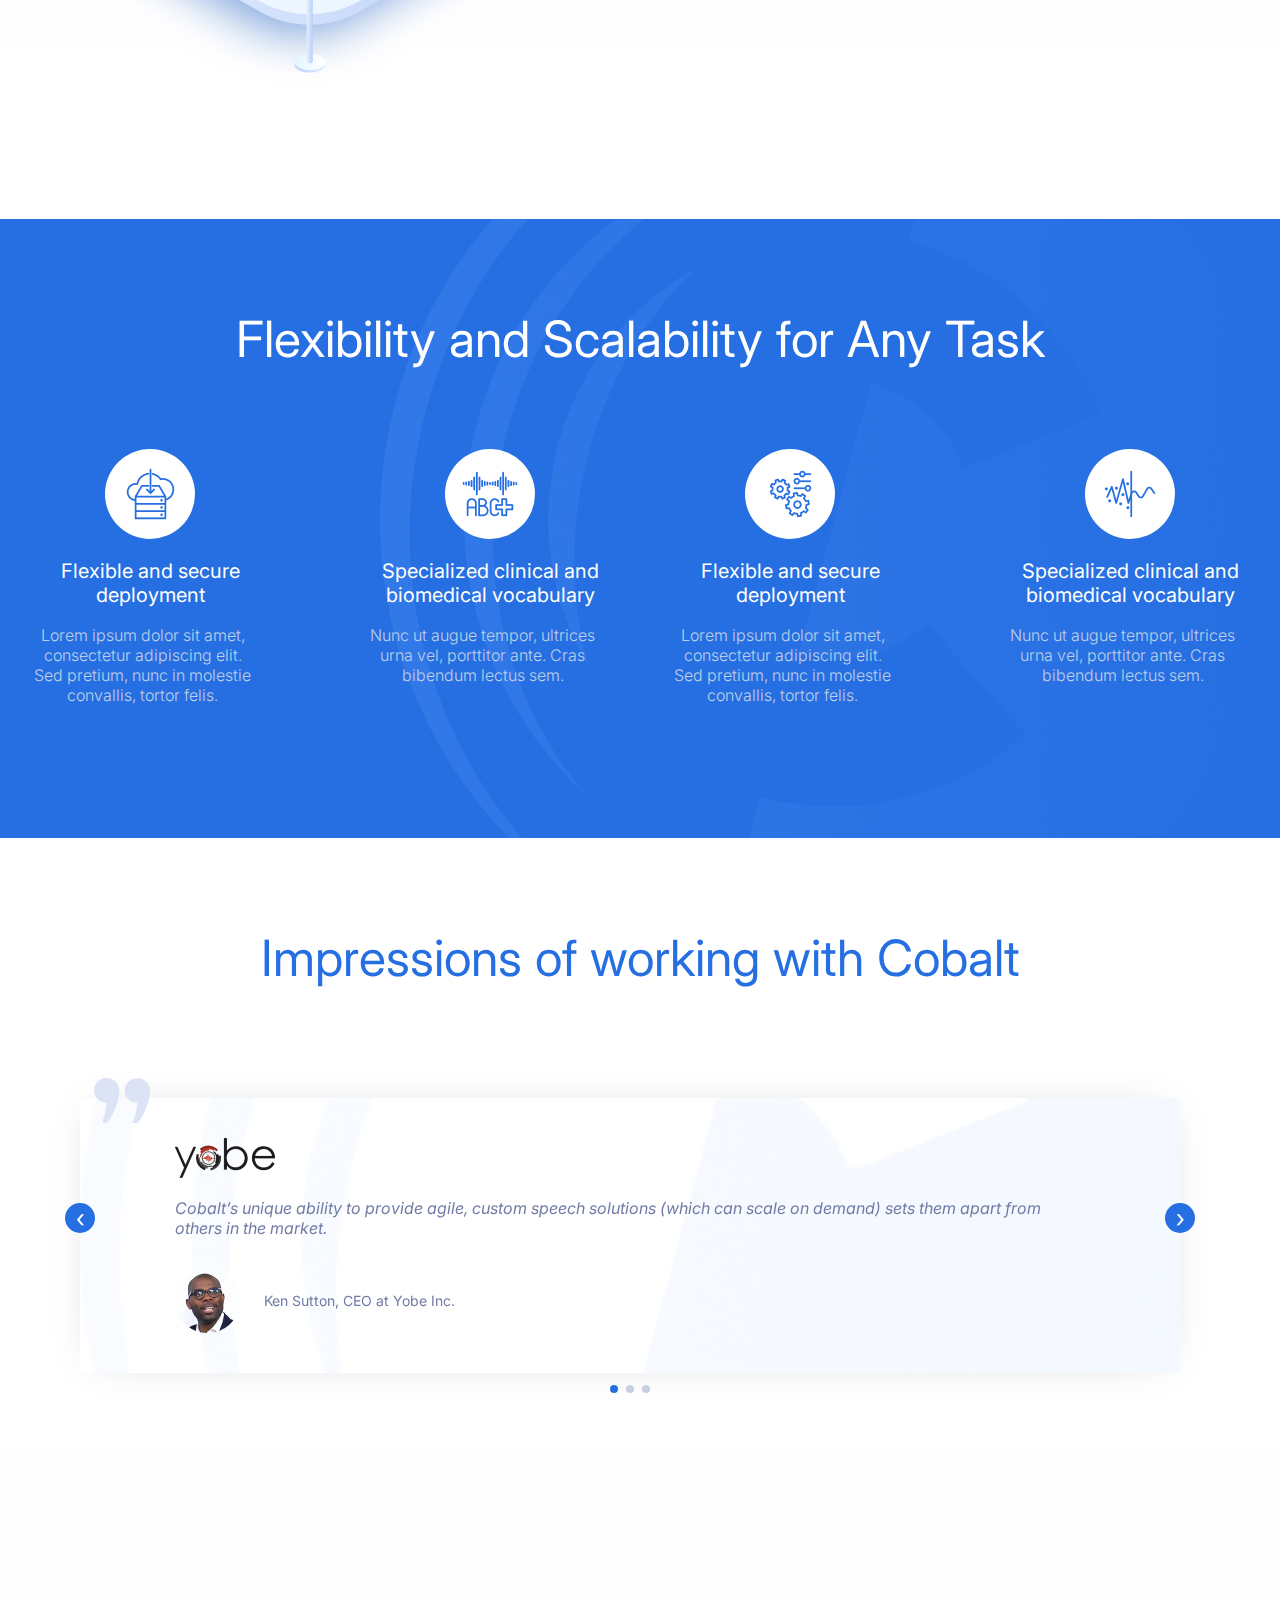
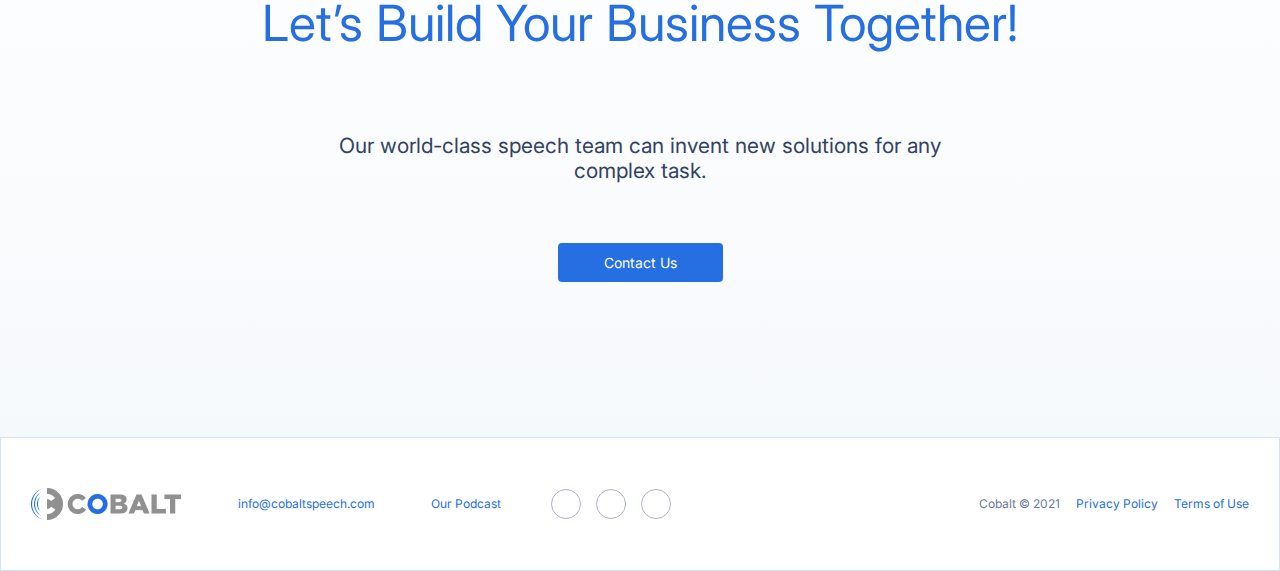
==== commit 5ab76d56: "init" ====
--- a/index.html
+++ b/index.html
@@ -79,7 +79,7 @@
         </div>
     
         <div class="item item__thank">
-            <a href="" class="close">
+            <a href="#" class="close">
                 <img src="img/modal/close.png" alt="">
             </a>
             <div class="title__modal">
@@ -397,9 +397,9 @@
                         Our world-class speech team can invent new solutions
                         for any complex task.
                     </div>
-                    <a href="popup.html" class="btn__contact btn__contact--content-build">
+                    <button class="btn__contact btn__contact--content-build">
                         Contact Us
-                    </a>
+                    </button>
                 </div>
             </div>
         </section>
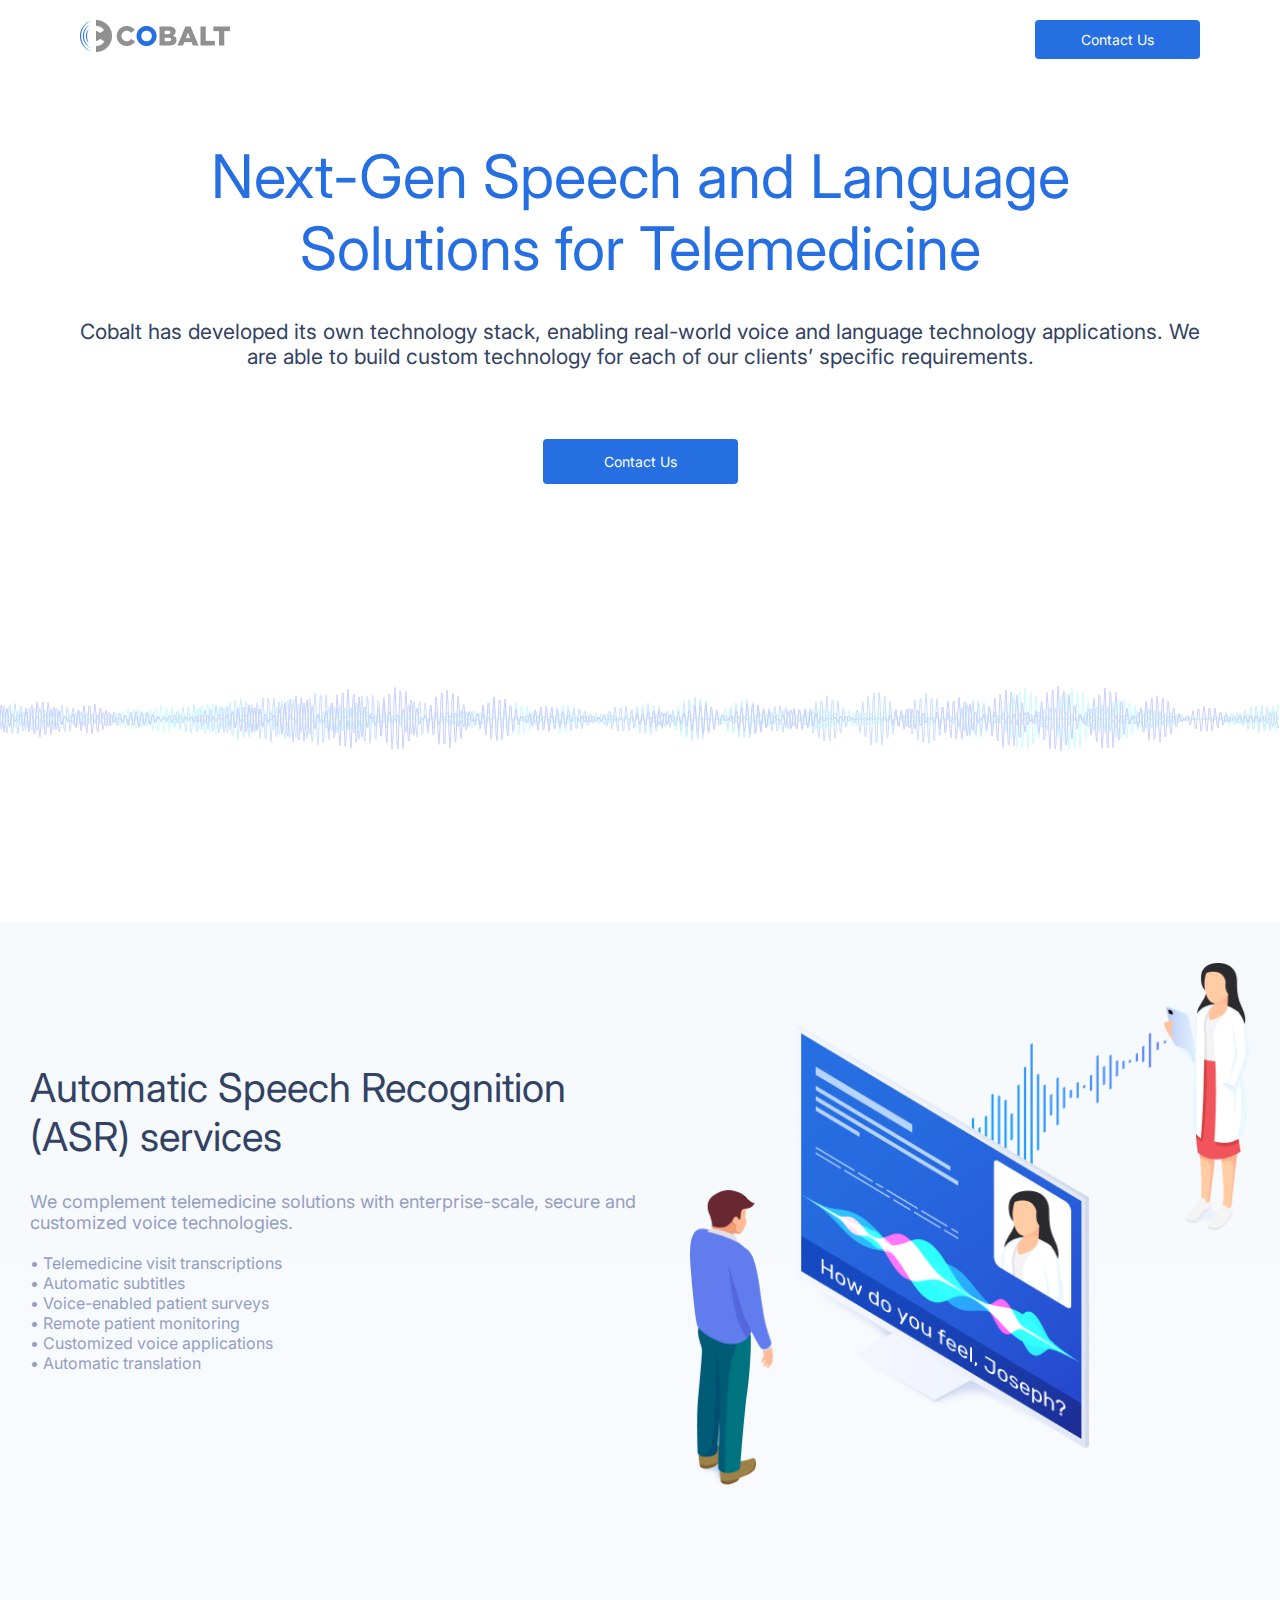
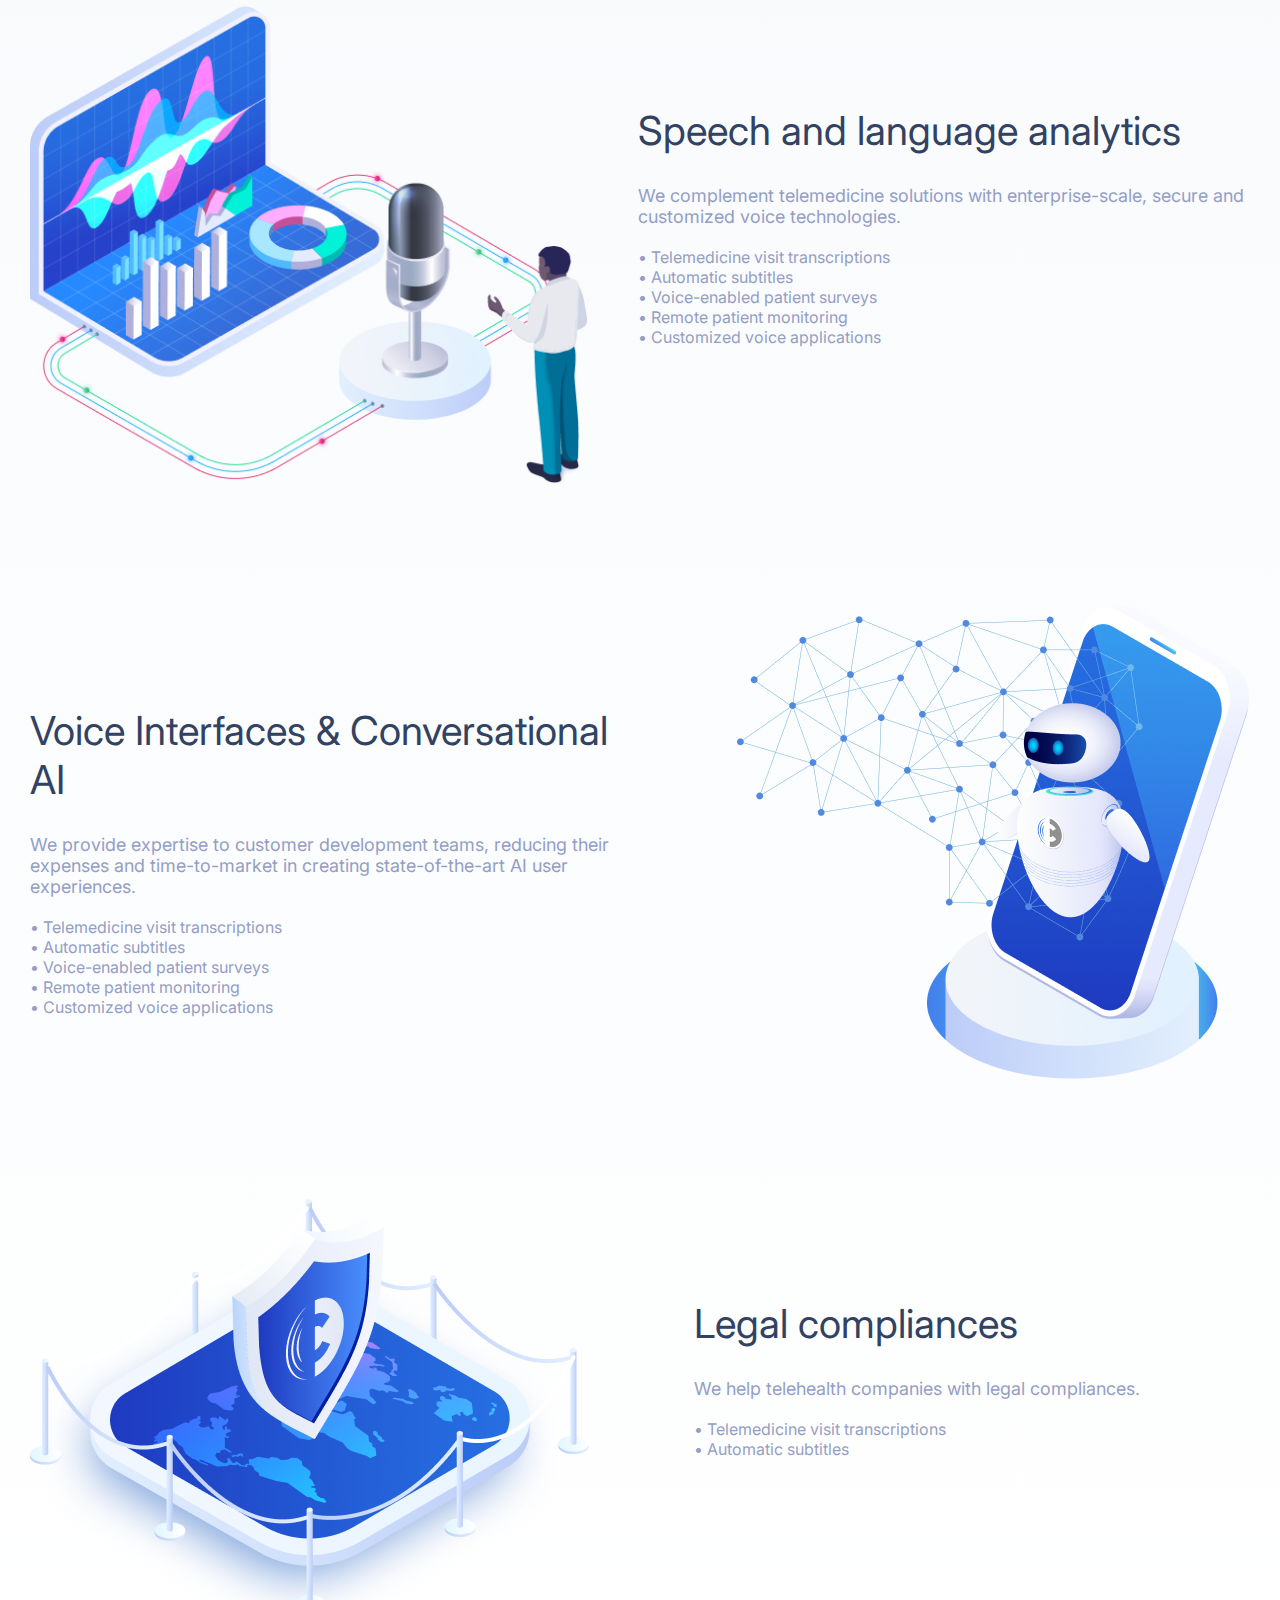
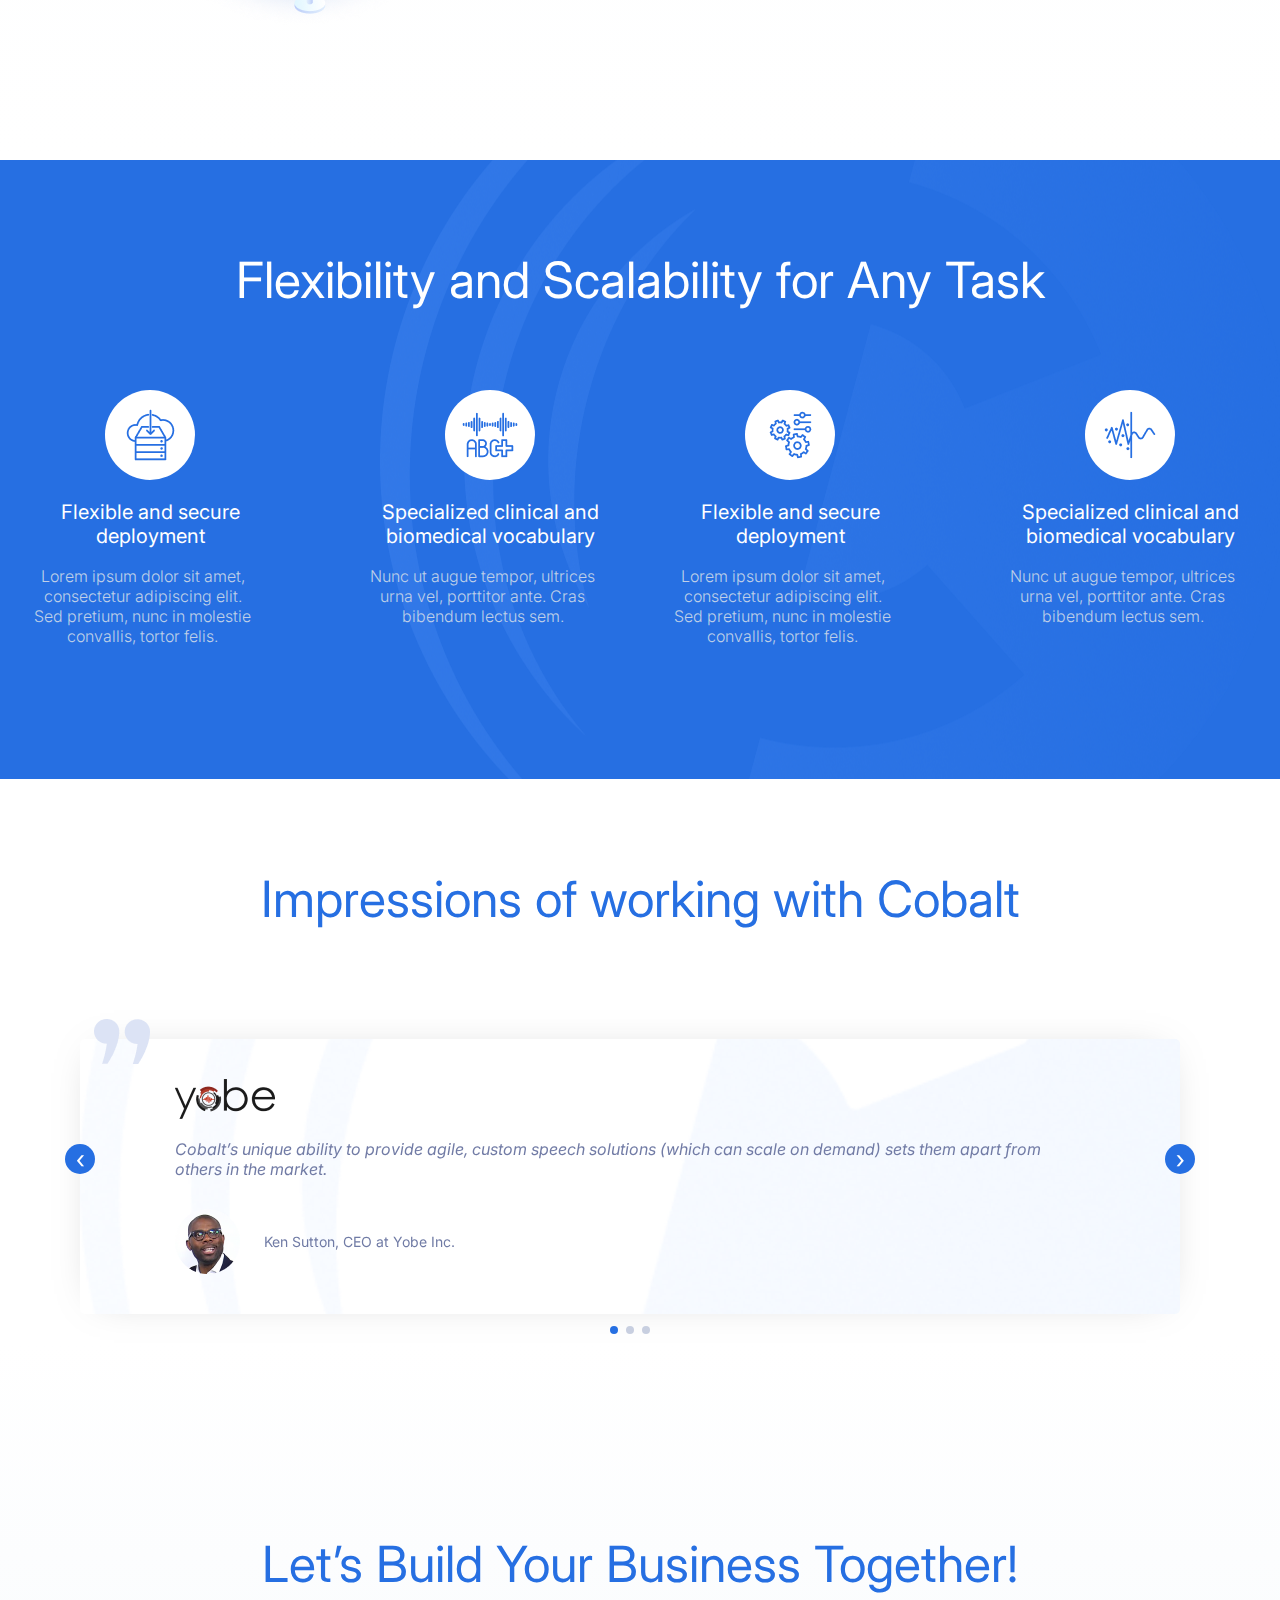
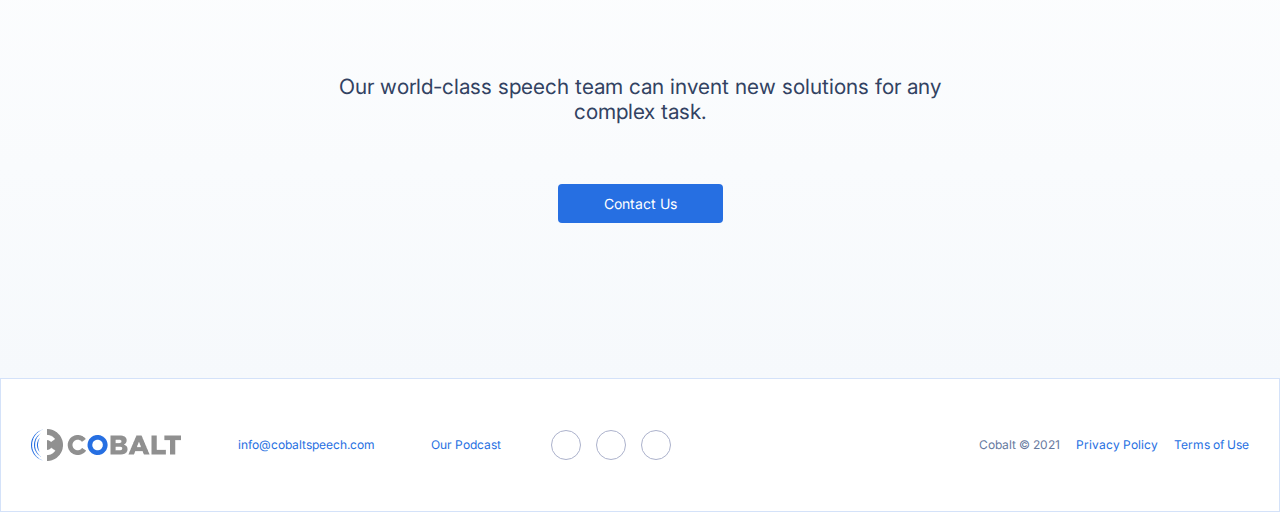
==== commit bcdfc5ea: "init" ====
--- a/index.html
+++ b/index.html
@@ -91,15 +91,15 @@
         </div>
     </div>
     <header>
+        <nav>
+            <a href="" class="logo">
+                <img src="img/header/header__logo.png" alt="">
+            </a>
+            <button class="btn__contact btn__contact--header">
+                Contact Us
+            </button>
+        </nav>
         <div class="container">
-            <nav>
-                <a href="" class="logo">
-                    <img src="img/header/header__logo.png" alt="">
-                </a>
-                <button class="btn__contact btn__contact--header">
-                    Contact Us
-                </button>
-            </nav>
             <div class="content">
                 <div class="title">
                     Next-Gen Speech and Language Solutions for Telemedicine
--- a/scss/style.css
+++ b/scss/style.css
@@ -6,10 +6,15 @@
 header {
   overflow: hidden;
   position: relative;
-  margin-top: 20px;
 }
 
 header nav {
+  padding: 20px 80px;
+  z-index: 2;
+  background-color: white;
+  width: 100%;
+  top: 0;
+  position: fixed;
   display: -webkit-box;
   display: -ms-flexbox;
   display: flex;
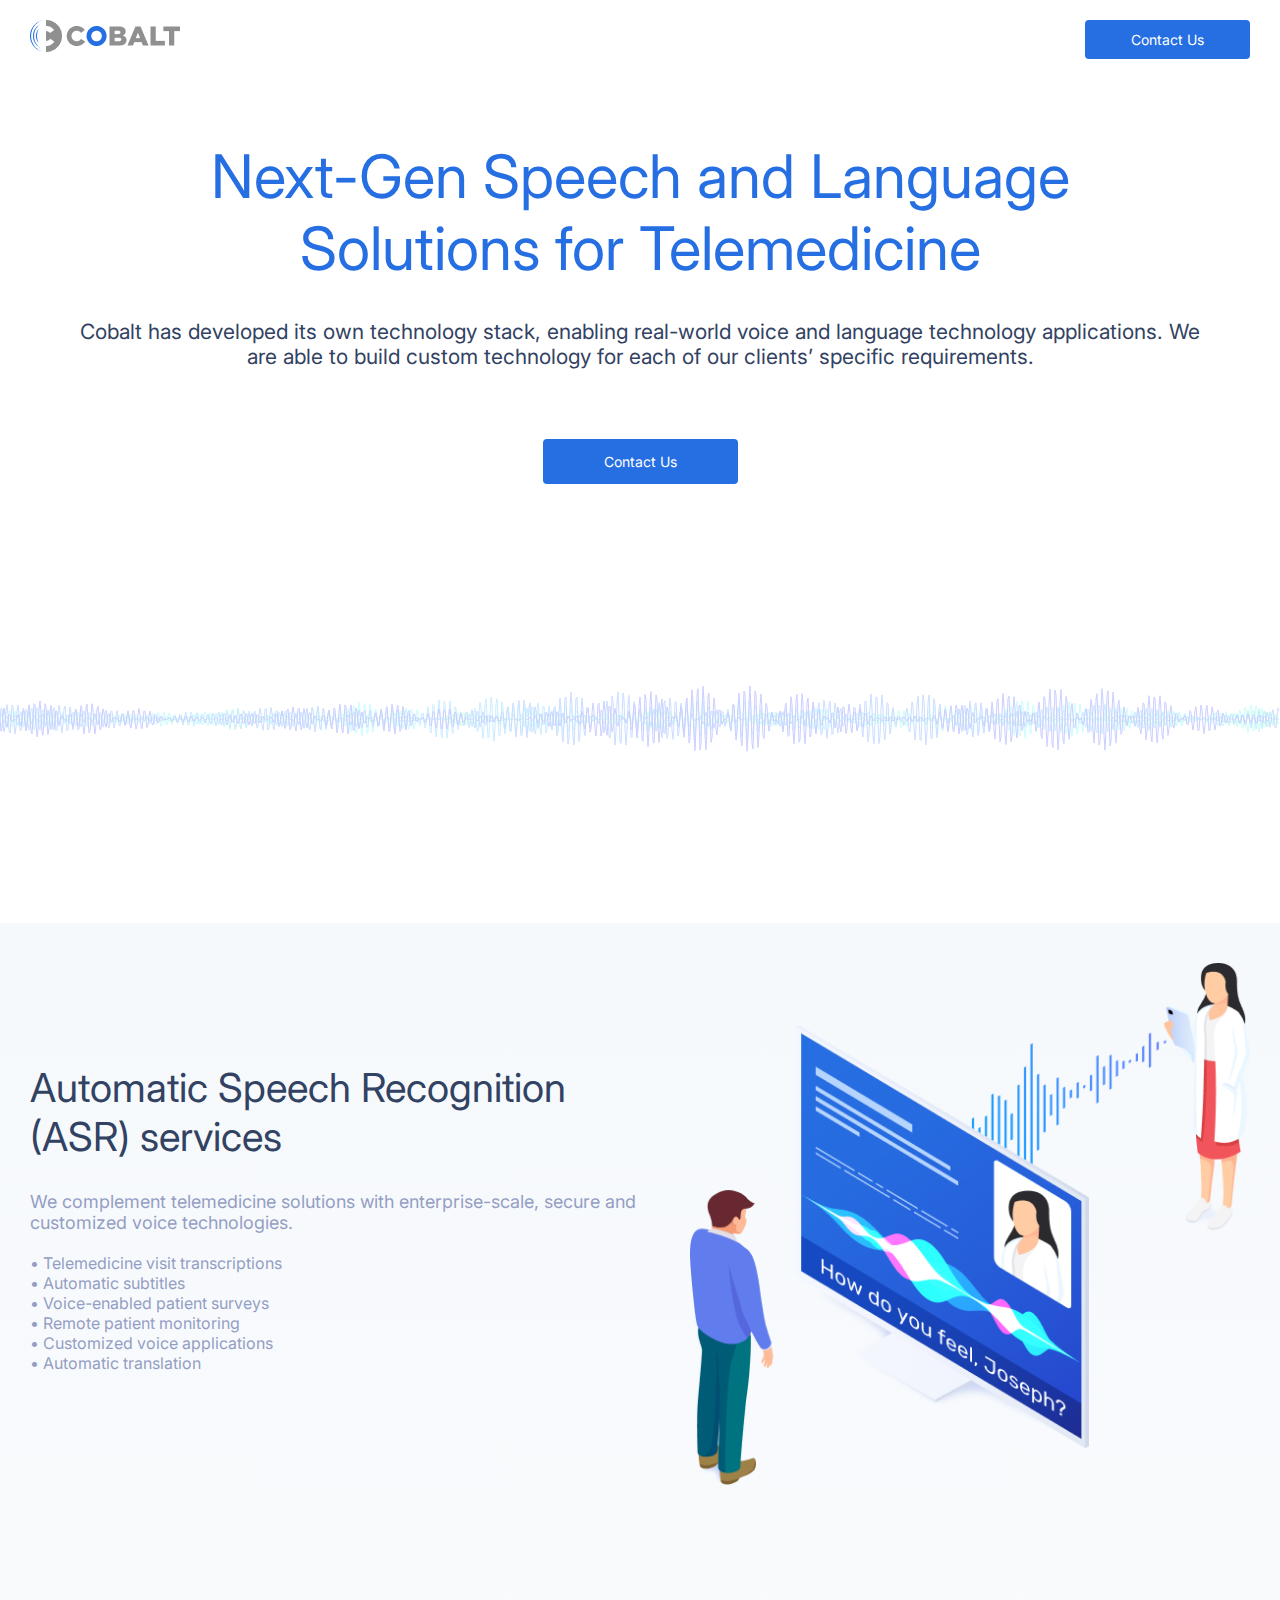
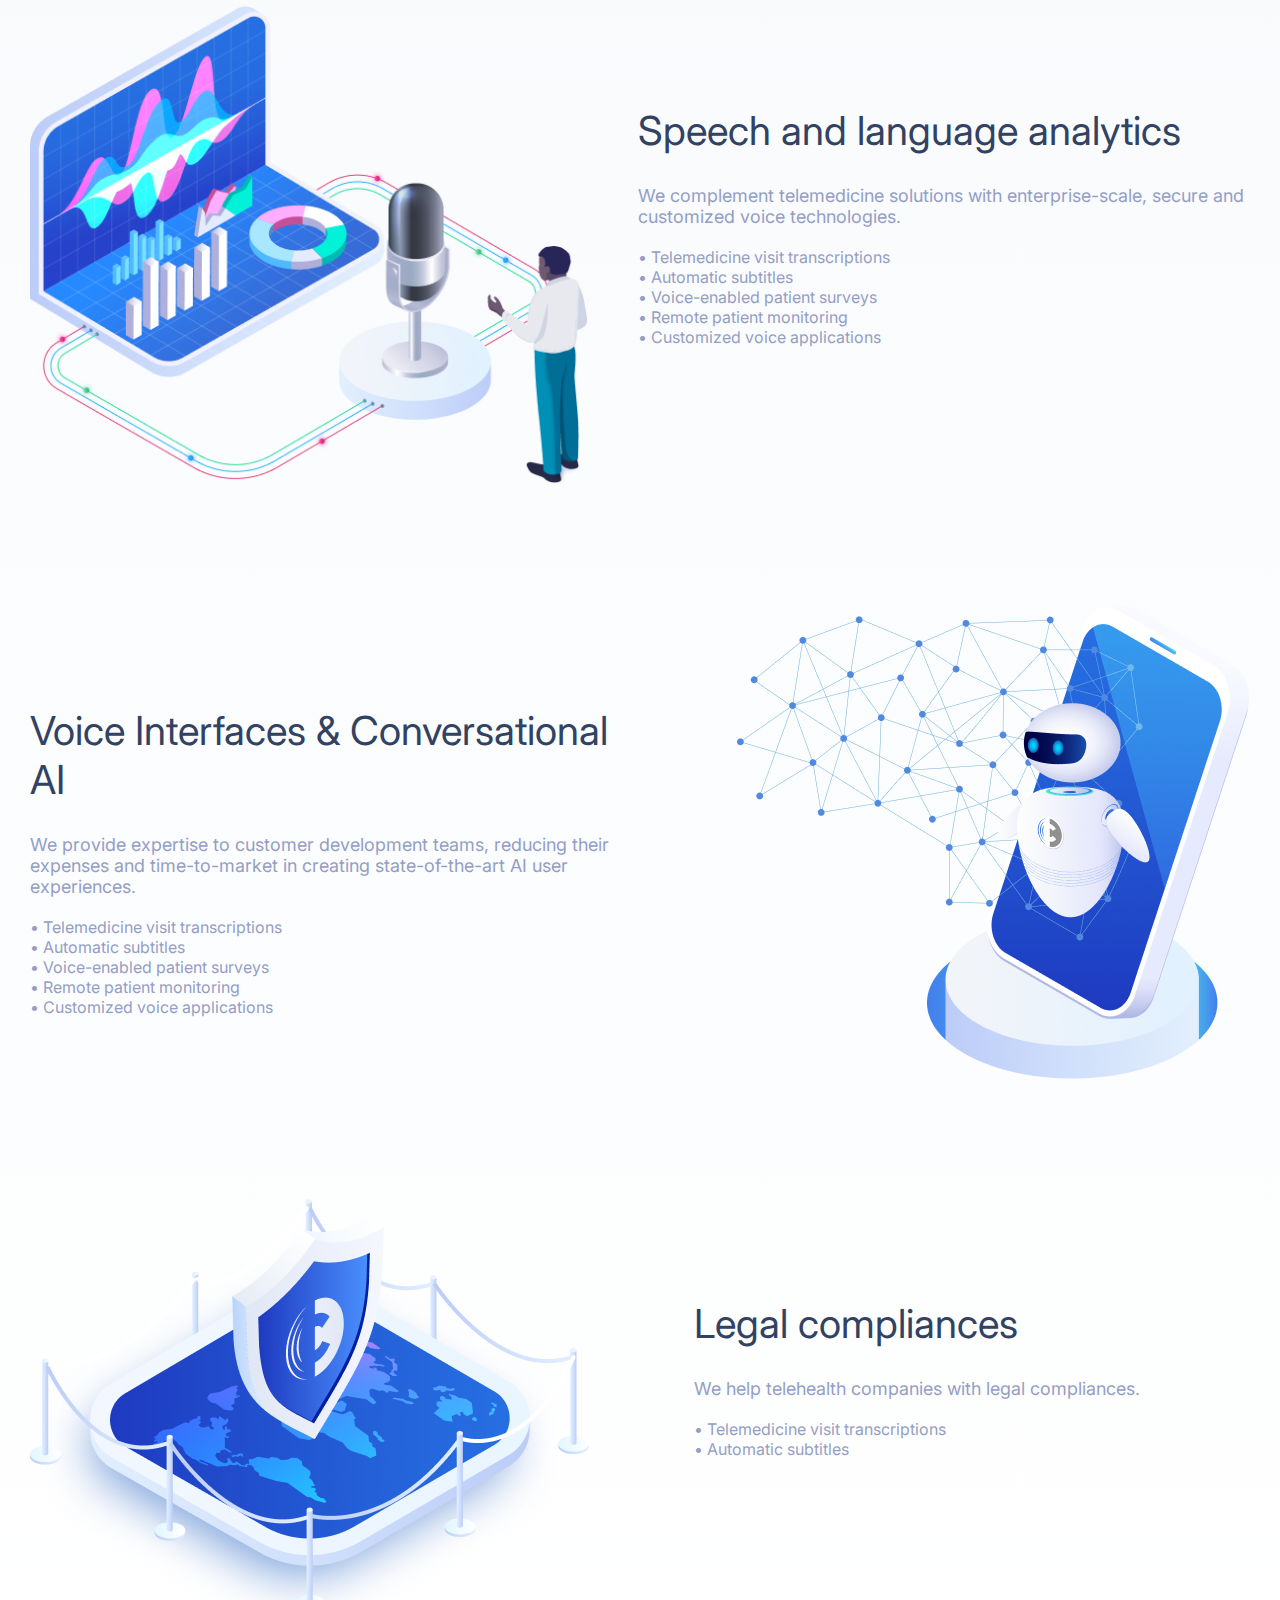
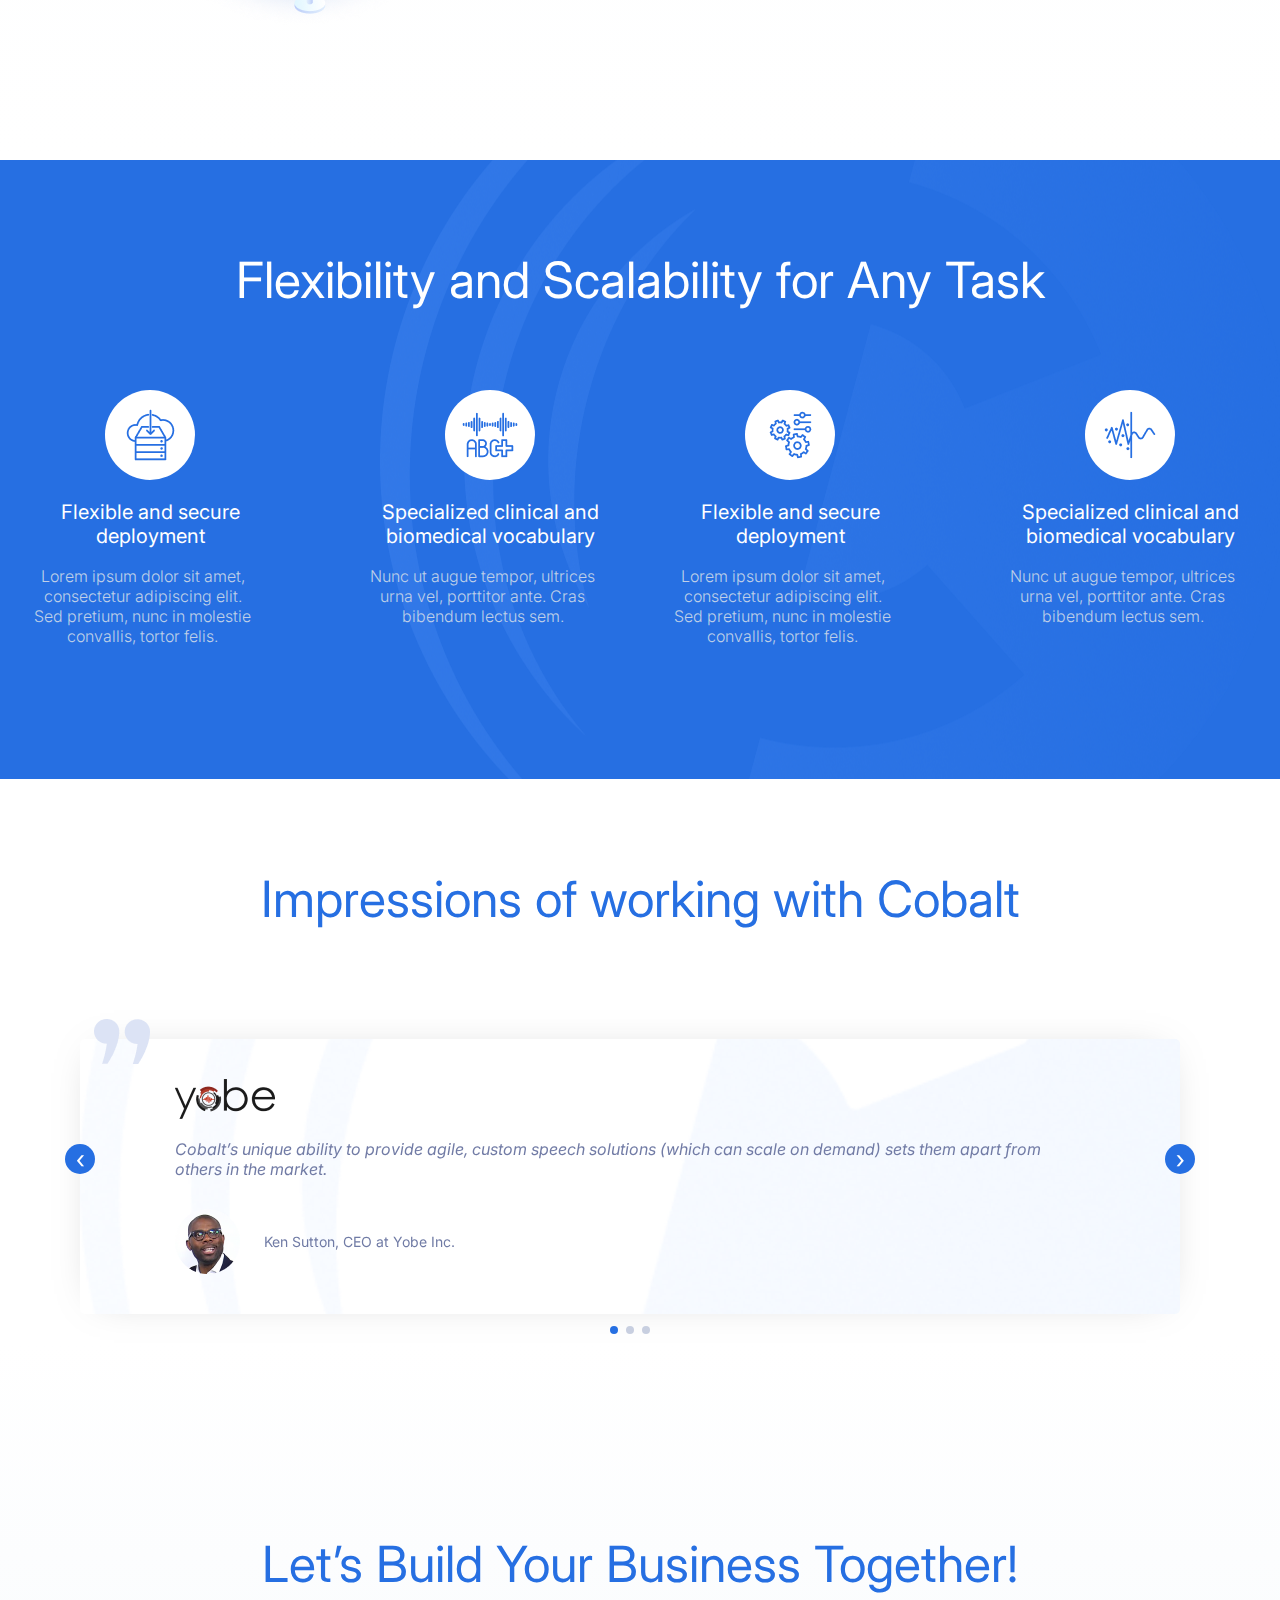
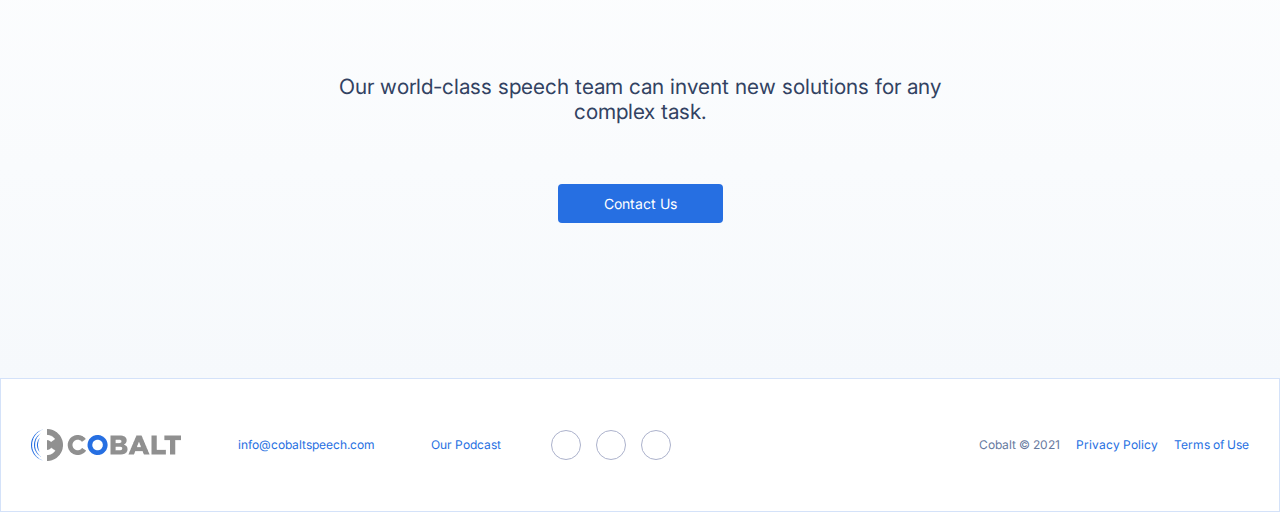
==== commit f78bed22: "init" ====
--- a/index.html
+++ b/index.html
@@ -92,12 +92,14 @@
     </div>
     <header>
         <nav>
-            <a href="" class="logo">
-                <img src="img/header/header__logo.png" alt="">
-            </a>
-            <button class="btn__contact btn__contact--header">
-                Contact Us
-            </button>
+            <div class="container__nav">
+                <a href="" class="logo">
+                    <img src="img/header/header__logo.png" alt="">
+                </a>
+                <button class="btn__contact btn__contact--header">
+                    Contact Us
+                </button>
+            </div>
         </nav>
         <div class="container">
             <div class="content">
--- a/scss/style.css
+++ b/scss/style.css
@@ -9,7 +9,7 @@
 }
 
 header nav {
-  padding: 20px 80px;
+  padding: 20px 0;
   z-index: 2;
   background-color: white;
   width: 100%;
@@ -21,6 +21,19 @@
   -webkit-box-pack: justify;
       -ms-flex-pack: justify;
           justify-content: space-between;
+}
+
+header nav .container__nav {
+  padding: 0 30px;
+  display: -webkit-box;
+  display: -ms-flexbox;
+  display: flex;
+  -webkit-box-pack: justify;
+      -ms-flex-pack: justify;
+          justify-content: space-between;
+  max-width: 1280px;
+  width: 100%;
+  margin: 0 auto;
 }
 
 header .content {
--- a/scss/media.css
+++ b/scss/media.css
@@ -129,7 +129,7 @@
 }
 
 @media screen and (max-width: 630px) {
-  nav a img {
+  header nav a img {
     width: 110px;
   }
   header .content .subtitle {
